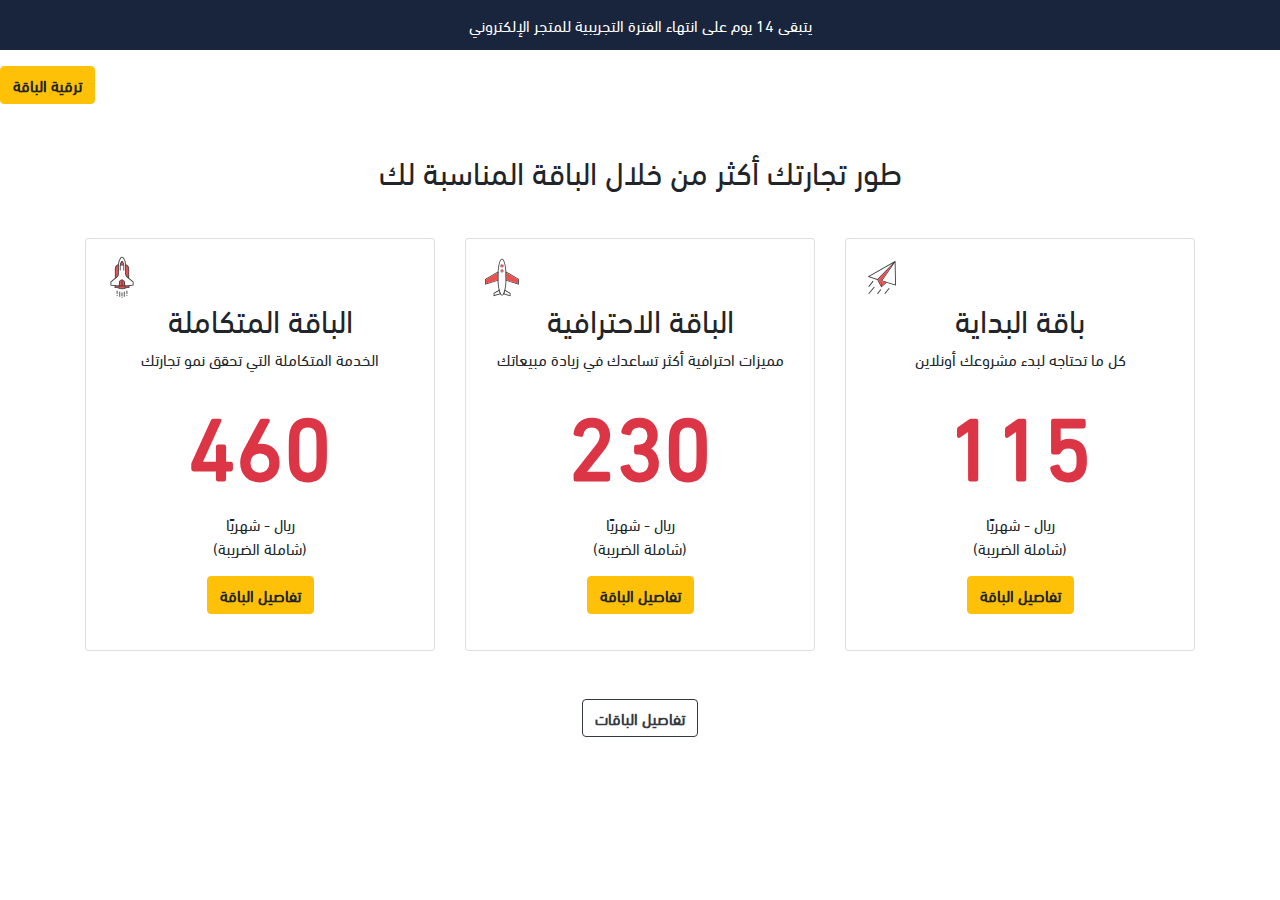
==== index.html @ 6c9ea099 "setup new ui components" ====
<!DOCTYPE html>
<html lang="en">

<head>
    <meta charset="UTF-8">
    <meta http-equiv="X-UA-Compatible" content="IE=edge">
    <meta name="viewport" content="width=device-width, initial-scale=1.0">
    <link rel="stylesheet" href="css/bootstrap.min.css">
    <link rel="stylesheet" href="css/style.css">
    <title>Innoshop</title>
</head>

<body dir="rtl">
    <div class="alert text-center text-white">يتبقى 14 يوم على انتهاء الفترة التجريبية للمتجر الإلكتروني</div>
    <button class="btn btn-warning font-weight-bold"> <i class="fa fa-star text-white"></i> ترقية الباقة</button>
    <div class="packages">
        <div class="container">
            <h2 class="text-center my-5">طور تجارتك أكثر من خلال الباقة المناسبة لك
            </h2>
            <div class="row">
                <div class="col-md-6 col-lg-4">
                    <div class="pricing-card">
                        <div class="card text-center  p-3">
                            <div class="d-flex justify-content-end"><img src="images/plan3.svg" width="40" alt="">
                            </div>
                            <h2>باقة البداية </h2>
                            <p>
                                كل ما تحتاجه لبدء مشروعك أونلاين
                            </p>
                            <header class=" border-0">
                                <div class="pricing-value border-white">
                                    <span class="display-2 text-danger font-weight-bold">
                                        115
                                    </span>
                                </div>
                            </header>
                            <div class="card-body">
                                <p>ريال - شهريًا <br>(شاملة الضريبة)
                                </p>
                                <button type="button" class="btn btn-warning font-weight-bold animate-up-2" tabindex="0">تفاصيل الباقة</button>
                            </div>
                        </div>
                    </div>
                </div>
                <div class="col-md-6 col-lg-4">
                    <div class="pricing-card">
                        <div class="card text-center  p-3">
                            <div class="d-flex justify-content-end"><img src="images/plan1.svg" width="40" alt="">
                            </div>
                            <h2>الباقة الاحترافية </h2>
                            <p>
                                مميزات احترافية أكثر تساعدك في زيادة مبيعاتك
                            </p>
                            <header class=" border-0">
                                <div class="pricing-value border-white">
                                    <span class="display-2 text-danger font-weight-bold">
                                        230
                                    </span>
                                </div>
                            </header>
                            <div class="card-body">
                                <p>ريال - شهريًا <br>(شاملة الضريبة)
                                </p>
                                <button type="button" class="btn btn-warning font-weight-bold animate-up-2" tabindex="0">تفاصيل الباقة</button>
                            </div>
                        </div>
                    </div>
                </div>
                <div class="col-md-6 col-lg-4">
                    <div class="pricing-card">
                        <div class="card text-center  p-3">
                            <div class="d-flex justify-content-end"><img src="images/plan2.svg" width="40" alt="">
                            </div>
                            <h2>الباقة المتكاملة </h2>
                            <p>
                                الخدمة المتكاملة التي تحقق نمو تجارتك
                            </p>
                            <header class=" border-0">
                                <div class="pricing-value border-white">
                                    <span class="display-2 text-danger font-weight-bold">
                                        460
                                    </span>
                                </div>
                            </header>
                            <div class="card-body">
                                <p>ريال - شهريًا <br>(شاملة الضريبة)
                                </p>
                                <button type="button" class="btn btn-warning font-weight-bold animate-up-2" tabindex="0">تفاصيل الباقة</button>
                            </div>
                        </div>
                    </div>
                </div>

            </div>
        </div>
        <div class="d-flex justify-content-center mt-5">
            <a type="button" class="btn btn-outline-dark font-weight-bold animate-up-2" data-toggle="collapse" href="#collapseExample" aria-expanded="true" aria-controls="collapseExample">تفاصيل
                الباقات</a>
        </div>
        <div class="container collapse in" id="collapseExample">
            <div class="text-center mt-5" dir="rtl">
                <!-- Packages section -->
                <div id="packages-switcher-container">
                    <span> سنوي </span>
                    <img src="images/toggle1.svg" width="80" class="mx-3" alt="">
                    <span> شهري </span>
                </div>
                <span> <i class="fa fa-info-circle"></i> يمكنك الغاء الاشتراك في اي وقت </span>
                <div id="packages-intro-table">
                    <table class="table table-bordered">
                        <tbody>
                            <tr>
                                <td class="row-start package-title">
                                    <h3>
                                        الباقات </h3>
                                </td>
                                <td class="package-title">
                                    <h3>
                                        الإبتدائية </h3>
                                    <span class="text-danger">100</span>
                                    <span class="text-muted">
                                        ريال\شهرى </span>
                                </td>
                                <td class="package-title">
                                    <h3>
                                        الإحترافية </h3>
                                    <span class="text-danger">200</span>
                                    <span class="text-muted">
                                        ريال\شهرى </span>
                                </td>
                                <td class="row-last package-title">
                                    <h3>
                                        المتكاملة </h3>
                                    <span class="text-danger">400</span>
                                    <span class="text-muted">
                                        ريال\شهرى </span>
                                </td>
                            </tr>
                        </tbody>
                    </table>
                </div>
                <!-- table section -->
                <br>
                <h2 class="center">
                    مميزات المتجر الالكتروني </h2>
                <div id="table-container">
                    <table class="tbl-details table table-bordered" ">
                        <tbody>
                            <tr>
                                <td class=" row-start ">عدد المنتجات</td>
                                <td >ﻻ محدود</td>
                                <td > ﻻ محدود </td>
                                <td > ﻻ محدود </td>
                            </tr>
                            <tr>
                                <td class=" row-start "> عدد الطلبات </td>
                                <td > ﻻ محدود </td>
                                <td > ﻻ محدود </td>
                                <td > ﻻ محدود </td>
                            </tr>
                            <tr>
                                <td class=" row-start ">
                                    نطاق خاص (دومين) </td>
                                <td>
                                    <i class=" fa fa-times-circle-o text-danger "></i>
                                </td>
                                <td>
                                    <i class=" fa fa-check-circle-o text-success "></i>
                                </td>
                                <td class=" row-last ">
                                    <i class=" fa fa-check-circle-o text-success "></i>
                                </td>
                            </tr>
                            <tr>
                                <td class=" row-start ">
                                    شهادة الحماية </td>
                                <td>
                                    <i class=" fa fa-check-circle-o text-success "></i>
                                </td>
                                <td>
                                    <i class=" fa fa-check-circle-o text-success "></i>
                                </td>
                                <td class=" row-last ">
                                    <i class=" fa fa-check-circle-o text-success "></i>
                                </td>
                            </tr>
                            <tr>
                                <td class=" row-start "> الإستضافة </td>
                                <td > ﻻ محدود </td>
                                <td > ﻻ محدود </td>
                                <td > ﻻ محدود </td>
                            </tr>
                            <tr>
                                <td class=" row-start ">
                                    عمولة على مبيعاتك </td>
                                <td>
                                    0%
                                </td>
                                <td>
                                    0%
                                </td>
                                <td class=" row-last ">
                                    0%
                                </td>
                            </tr>
                            <tr>
                                <td class=" row-start ">
                                    تصاميم متنوعة للمتجر </td>
                                <td>
                                    <i class=" fa fa-check-circle-o text-success "></i>
                                </td>
                                <td>
                                    <i class=" fa fa-check-circle-o text-success "></i>
                                </td>
                                <td class=" row-last ">
                                    <i class=" fa fa-check-circle-o text-success "></i>
                                </td>
                            </tr>
                            <tr>
                                <td class=" row-start ">
                                    متعدد العملات </td>
                                <td>
                                    <i class=" fa fa-check-circle-o text-success "></i>
                                </td>
                                <td>
                                    <i class=" fa fa-check-circle-o text-success "></i>
                                </td>
                                <td class=" row-last ">
                                    <i class=" fa fa-check-circle-o text-success "></i>
                                </td>
                            </tr>
                            <tr>
                                <td class=" row-start ">
                                    إدارة وتصدير المنتجات </td>
                                <td>
                                    <i class=" fa fa-check-circle-o text-success "></i>
                                </td>
                                <td>
                                    <i class=" fa fa-check-circle-o text-success "></i>
                                </td>
                                <td class=" row-last ">
                                    <i class=" fa fa-check-circle-o text-success "></i>
                                </td>
                            </tr>
                            <tr>
                                <td class=" row-start ">
                                    الربط مع واتساب </td>
                                <td>
                                    <i class=" fa fa-check-circle-o text-success "></i>
                                </td>
                                <td>
                                    <i class=" fa fa-check-circle-o text-success "></i>
                                </td>
                                <td class=" row-last ">
                                    <i class=" fa fa-check-circle-o text-success "></i>
                                </td>
                            </tr>
                            <tr>
                                <td class=" row-start ">
                                    دعم ضريبة القيمة المضافة </td>
                                <td>
                                    <i class=" fa fa-check-circle-o text-success "></i>
                                </td>
                                <td>
                                    <i class=" fa fa-check-circle-o text-success "></i>
                                </td>
                                <td class=" row-last ">
                                    <i class=" fa fa-check-circle-o text-success "></i>
                                </td>
                            </tr>
                            <tr>
                                <td class=" row-start ">
                                    استخراج قاتورة تلقائيا </td>
                                <td>
                                    <i class=" fa fa-check-circle-o text-success "></i>
                                </td>
                                <td>
                                    <i class=" fa fa-check-circle-o text-success "></i>
                                </td>
                                <td class=" row-last ">
                                    <i class=" fa fa-check-circle-o text-success "></i>
                                </td>
                            </tr>
                        </tbody>
                    </table>
                </div>
                <br>
                <h2 class=" center ">
                    مميزات التطبيق</h2>
                <div id=" table-container ">
                    <table class=" tbl-details table table-bordered ">
                        <tbody>
                            <tr>
                                <td class=" row-start ">
                                    تطبيق اندرويد و ios </td>
                                <td>
                                    <i class=" fa fa-times-circle-o text-danger "></i>
                                </td>
                                <td>
                                    <i class=" fa fa-times-circle-o text-danger "></i>
                                </td>
                                <td class=" row-last ">
                                    <i class=" fa fa-check-circle-o text-success "></i>
                                </td>
                            </tr>
                            <tr>
                                <td class=" row-start ">
                                    رفع التطبيقات على المتاجر </td>
                                <td>
                                    <i class=" fa fa-times-circle-o text-danger "></i>
                                </td>
                                <td>
                                    <i class=" fa fa-times-circle-o text-danger "></i>
                                </td>
                                <td class=" row-last ">
                                    <i class=" fa fa-check-circle-o text-success "></i>
                                </td>
                            </tr>
                            <tr>
                                <td class=" row-start ">
                                    لوحة تحكم للموقع والتطبيق </td>
                                <td>
                                    <i class=" fa fa-times-circle-o text-danger "></i>
                                </td>
                                <td>
                                    <i class=" fa fa-times-circle-o text-danger "></i>
                                </td>
                                <td class=" row-last ">
                                    <i class=" fa fa-check-circle-o text-success "></i>
                                </td>
                            </tr>
                            <tr>
                                <td class=" row-start ">
                                    يدعم الأجهزة اللوحية </td>
                                <td>
                                    <i class=" fa fa-times-circle-o text-danger "></i>
                                </td>
                                <td>
                                    <i class=" fa fa-times-circle-o text-danger "></i>
                                </td>
                                <td class=" row-last ">
                                    <i class=" fa fa-check-circle-o text-success "></i>
                                </td>
                            </tr>
                            <tr>
                                <td class=" row-start ">
                                    مزامنة المخزون </td>
                                <td>
                                    <i class=" fa fa-times-circle-o text-danger "></i>
                                </td>
                                <td>
                                    <i class=" fa fa-times-circle-o text-danger "></i>
                                </td>
                                <td class=" row-last ">
                                    <i class=" fa fa-check-circle-o text-success "></i>
                                </td>
                            </tr>
                            <tr>
                                <td class=" row-start ">
                                    ربط التطبيق مع واتساب </td>
                                <td>
                                    <i class=" fa fa-times-circle-o text-danger "></i>
                                </td>
                                <td>
                                    <i class=" fa fa-times-circle-o text-danger "></i>
                                </td>
                                <td class=" row-last ">
                                    <i class=" fa fa-check-circle-o text-success "></i>
                                </td>
                            </tr>
                            <tr>
                                <td class=" row-start ">
                                    ميزة إرسال الشعارات </td>
                                <td>
                                    <i class=" fa fa-times-circle-o text-danger "></i>
                                </td>
                                <td>
                                    <i class=" fa fa-times-circle-o text-danger "></i>
                                </td>
                                <td class=" row-last ">
                                    <i class=" fa fa-check-circle-o text-success "></i>
                                </td>
                            </tr>
                        </tbody>
                    </table>
                </div>
                <br>
                <h2 class=" center ">
                    حلول الدفع الالكتروني</h2>
                <div id=" table-container ">
                    <table class=" tbl-details table table-bordered ">
                        <tbody>
                            <tr>
                                <td class=" row-start ">
                                    <img src=" https://dsdsdsds.myinnoshop.com/wp-content/plugins/wp-simple-dashboard/pricing-packages/pages/../../assets/backend/images/logos//website logos-01.png " class=" payment-service-image ">
                                </td>
                                <td>
                                    <i class=" fa fa-check-circle-o text-success "></i>
                                </td>
                                <td>
                                    <i class=" fa fa-check-circle-o text-success "></i>
                                </td>
                                <td class=" row-last ">
                                    <i class=" fa fa-check-circle-o text-success "></i>
                                </td>
                            </tr>
                            <tr>
                                <td class=" row-start ">
                                    <img src=" https://dsdsdsds.myinnoshop.com/wp-content/plugins/wp-simple-dashboard/pricing-packages/pages/../../assets/backend/images/logos//website logos-02.png " class=" payment-service-image ">
                                </td>
                                <td>
                                    <i class=" fa fa-check-circle-o text-success "></i>
                                </td>
                                <td>
                                    <i class=" fa fa-check-circle-o text-success "></i>
                                </td>
                                <td class=" row-last ">
                                    <i class=" fa fa-check-circle-o text-success "></i>
                                </td>
                            </tr>
                            <tr>
                                <td class=" row-start ">
                                    <img src=" https://dsdsdsds.myinnoshop.com/wp-content/plugins/wp-simple-dashboard/pricing-packages/pages/../../assets/backend/images/logos//website logos-03.png " class=" payment-service-image ">
                                </td>
                                <td>
                                    <i class=" fa fa-check-circle-o text-success "></i>
                                </td>
                                <td>
                                    <i class=" fa fa-check-circle-o text-success "></i>
                                </td>
                                <td class=" row-last ">
                                    <i class=" fa fa-check-circle-o text-success "></i>
                                </td>
                            </tr>
                            <tr>
                                <td class=" row-start ">
                                    <img src=" https://dsdsdsds.myinnoshop.com/wp-content/plugins/wp-simple-dashboard/pricing-packages/pages/../../assets/backend/images/logos//website logos-04.png " class=" payment-service-image ">
                                </td>
                                <td>
                                    <i class=" fa fa-check-circle-o text-success "></i>
                                </td>
                                <td>
                                    <i class=" fa fa-check-circle-o text-success "></i>
                                </td>
                                <td class=" row-last ">
                                    <i class=" fa fa-check-circle-o text-success "></i>
                                </td>
                            </tr>
                            <tr>
                                <td class=" row-start ">
                                    <img src=" https://dsdsdsds.myinnoshop.com/wp-content/plugins/wp-simple-dashboard/pricing-packages/pages/../../assets/backend/images/logos//website logos-05.png " class=" payment-service-image ">
                                </td>
                                <td>
                                    <i class=" fa fa-check-circle-o text-success "></i>
                                </td>
                                <td>
                                    <i class=" fa fa-check-circle-o text-success "></i>
                                </td>
                                <td class=" row-last ">
                                    <i class=" fa fa-check-circle-o text-success "></i>
                                </td>
                            </tr>
                            <tr>
                                <td class=" row-start ">
                                    <img src=" https://dsdsdsds.myinnoshop.com/wp-content/plugins/wp-simple-dashboard/pricing-packages/pages/../../assets/backend/images/logos//website logos-06.png " class=" payment-service-image ">
                                </td>
                                <td>
                                    <i class=" fa fa-check-circle-o text-success "></i>
                                </td>
                                <td>
                                    <i class=" fa fa-check-circle-o text-success "></i>
                                </td>
                                <td class=" row-last ">
                                    <i class=" fa fa-check-circle-o text-success "></i>
                                </td>
                            </tr>
                            <tr>
                                <td class=" row-start ">
                                    <img src=" https://dsdsdsds.myinnoshop.com/wp-content/plugins/wp-simple-dashboard/pricing-packages/pages/../../assets/backend/images/logos//website logos-08.png " class=" payment-service-image ">
                                </td>
                                <td>
                                    <i class=" fa fa-check-circle-o text-success "></i>
                                </td>
                                <td>
                                    <i class=" fa fa-check-circle-o text-success "></i>
                                </td>
                                <td class=" row-last ">
                                    <i class=" fa fa-check-circle-o text-success "></i>
                                </td>
                            </tr>
                            <tr>
                                <td class=" row-start ">
                                    <img src=" https://dsdsdsds.myinnoshop.com/wp-content/plugins/wp-simple-dashboard/pricing-packages/pages/../../assets/backend/images/logos//website logos-09.png " class=" payment-service-image ">
                                </td>
                                <td>
                                    <i class=" fa fa-check-circle-o text-success "></i>
                                </td>
                                <td>
                                    <i class=" fa fa-check-circle-o text-success "></i>
                                </td>
                                <td class=" row-last ">
                                    <i class=" fa fa-check-circle-o text-success "></i>
                                </td>
                            </tr>
                            <tr>
                                <td class=" row-start ">
                                    <img src=" https://dsdsdsds.myinnoshop.com/wp-content/plugins/wp-simple-dashboard/pricing-packages/pages/../../assets/backend/images/logos//website logos-10.png " class=" payment-service-image ">
                                </td>
                                <td>
                                    <i class=" fa fa-check-circle-o text-success "></i>
                                </td>
                                <td>
                                    <i class=" fa fa-check-circle-o text-success "></i>
                                </td>
                                <td class=" row-last ">
                                    <i class=" fa fa-check-circle-o text-success "></i>
                                </td>
                            </tr>
                            <tr>
                                <td class=" row-start ">
                                    <img src=" https://dsdsdsds.myinnoshop.com/wp-content/plugins/wp-simple-dashboard/pricing-packages/pages/../../assets/backend/images/logos//website logos-11.png " class=" payment-service-image ">
                                </td>
                                <td>
                                    <i class=" fa fa-check-circle-o text-success "></i>
                                </td>
                                <td>
                                    <i class=" fa fa-check-circle-o text-success "></i>
                                </td>
                                <td class=" row-last ">
                                    <i class=" fa fa-check-circle-o text-success "></i>
                                </td>
                            </tr>
                        </tbody>
                    </table>
                </div>
                <br>
                <h2 class=" center ">
                    الشحن والخدمات اللوجيستية</h2>
                <div id=" table-container ">
                    <table class=" tbl-details table table-bordered ">
                        <tbody>
                            <tr>
                                <td class=" row-start ">
                                    <img src=" https://dsdsdsds.myinnoshop.com/wp-content/plugins/wp-simple-dashboard/pricing-packages/pages/../../assets/backend/images/logos//website logos-13.png " class=" payment-service-image ">
                                </td>
                                <td>
                                    <i class=" fa fa-check-circle-o text-success "></i>
                                </td>
                                <td>
                                    <i class=" fa fa-check-circle-o text-success "></i>
                                </td>
                                <td class=" row-last ">
                                    <i class=" fa fa-check-circle-o text-success "></i>
                                </td>
                            </tr>
                            <tr>
                                <td class=" row-start ">
                                    <img src=" https://dsdsdsds.myinnoshop.com/wp-content/plugins/wp-simple-dashboard/pricing-packages/pages/../../assets/backend/images/logos//website logos-15.png " class=" payment-service-image ">
                                </td>
                                <td>
                                    <i class=" fa fa-check-circle-o text-success "></i>
                                </td>
                                <td>
                                    <i class=" fa fa-check-circle-o text-success "></i>
                                </td>
                                <td class=" row-last ">
                                    <i class=" fa fa-check-circle-o text-success "></i>
                                </td>
                            </tr>
                        </tbody>
                    </table>
                </div>
                <br>
                <h2 class=" center ">
                    مميزات تسويقية</h2>
                <div id=" table-container ">
                    <table class=" tbl-details table table-bordered ">
                        <tbody>
                            <tr>
                                <td class=" row-start ">
                                    كويونات التخفيض </td>
                                <td>
                                    <i class=" fa fa-check-circle-o text-success "></i>
                                </td>
                                <td>
                                    <i class=" fa fa-check-circle-o text-success "></i>
                                </td>
                                <td class=" row-last ">
                                    <i class=" fa fa-check-circle-o text-success "></i>
                                </td>
                            </tr>
                            <tr>
                                <td class=" row-start ">
                                    التسويق بالرسائل النصية </td>
                                <td>
                                    <i class=" fa fa-times-circle-o text-danger "></i>
                                </td>
                                <td>
                                    <i class=" fa fa-check-circle-o text-success "></i>
                                </td>
                                <td class=" row-last ">
                                    <i class=" fa fa-check-circle-o text-success "></i>
                                </td>
                            </tr>
                            <tr>
                                <td class=" row-start ">
                                    التسويق بالبريد الالكتروني </td>
                                <td>
                                    <i class=" fa fa-times-circle-o text-danger "></i>
                                </td>
                                <td>
                                    <i class=" fa fa-check-circle-o text-success "></i>
                                </td>
                                <td class=" row-last ">
                                    <i class=" fa fa-check-circle-o text-success "></i>
                                </td>
                            </tr>
                            <tr>
                                <td class=" row-start ">
                                    تحسين محركات البحث SEO </td>
                                <td>
                                    <i class=" fa fa-times-circle-o text-danger "></i>
                                </td>
                                <td>
                                    <i class=" fa fa-check-circle-o text-success "></i>
                                </td>
                                <td class=" row-last ">
                                    <i class=" fa fa-check-circle-o text-success "></i>
                                </td>
                            </tr>
                            <tr>
                                <td class=" row-start ">
                                    الربط مع Google Tag Manager </td>
                                <td>
                                    <i class=" fa fa-times-circle-o text-danger "></i>
                                </td>
                                <td>
                                    <i class=" fa fa-check-circle-o text-success "></i>
                                </td>
                                <td class=" row-last ">
                                    <i class=" fa fa-check-circle-o text-success "></i>
                                </td>
                            </tr>
                            <tr>
                                <td class=" row-start ">
                                    الربط مع Google Analytics </td>
                                <td>
                                    <i class=" fa fa-times-circle-o text-danger "></i>
                                </td>
                                <td>
                                    <i class=" fa fa-check-circle-o text-success "></i>
                                </td>
                                <td class=" row-last ">
                                    <i class=" fa fa-check-circle-o text-success "></i>
                                </td>
                            </tr>
                            <tr>
                                <td class=" row-start ">
                                    الربط مع Facebook Pixel </td>
                                <td>
                                    <i class=" fa fa-times-circle-o text-danger "></i>
                                </td>
                                <td>
                                    <i class=" fa fa-check-circle-o text-success "></i>
                                </td>
                                <td class=" row-last ">
                                    <i class=" fa fa-check-circle-o text-success "></i>
                                </td>
                            </tr>
                            <tr>
                                <td class=" row-start ">
                                    الربط مع Google Remarketing </td>
                                <td>
                                    <i class=" fa fa-times-circle-o text-danger "></i>
                                </td>
                                <td>
                                    <i class=" fa fa-check-circle-o text-success "></i>
                                </td>
                                <td class=" row-last ">
                                    <i class=" fa fa-check-circle-o text-success "></i>
                                </td>
                            </tr>
                        </tbody>
                    </table>
                </div>
                <br>
                <h2 class=" center ">
                    توفير المنتجات</h2>
                <div id=" table-container ">
                    <table class=" tbl-details table table-bordered ">
                        <tbody>
                            <tr>
                                <td class=" row-start ">
                                    قنوات (ملابس واكسسوارات) </td>
                                <td>
                                    <i class=" fa fa-check-circle-o text-success "></i>
                                </td>
                                <td>
                                    <i class=" fa fa-check-circle-o text-success "></i>
                                </td>
                                <td class=" row-last ">
                                    <i class=" fa fa-check-circle-o text-success "></i>
                                </td>
                            </tr>
                        </tbody>
                    </table>
                </div>
                <br>
                <h2 class=" center ">
                    فريق النجاح</h2>
                <div id=" table-container ">
                    <table class=" tbl-details table table-bordered ">
                        <tbody>
                            <tr>
                                <td class=" row-start ">
                                    رفع المنتجات على الموقع </td>
                                <td>
                                    <i class=" fa fa-times-circle-o text-danger "></i>
                                </td>
                                <td>
                                    <i class=" fa fa-check-circle-o text-success "></i>
                                </td>
                                <td class=" row-last ">
                                    <i class=" fa fa-check-circle-o text-success "></i>
                                </td>
                            </tr>
                            <tr>
                                <td class=" row-start ">
                                    تصميم الهوية التجارية </td>
                                <td>
                                    <i class=" fa fa-times-circle-o text-danger "></i>
                                </td>
                                <td>
                                    <i class=" fa fa-times-circle-o text-danger "></i>
                                </td>
                                <td class=" row-last ">
                                    <i class=" fa fa-check-circle-o text-success "></i>
                                </td>
                            </tr>
                            <tr>
                                <td class=" row-start ">
                                    المساعدة فى الإشتراك بشركات الشحن </td>
                                <td>
                                    <i class=" fa fa-times-circle-o text-danger "></i>
                                </td>
                                <td>
                                    <i class=" fa fa-times-circle-o text-danger "></i>
                                </td>
                                <td class=" row-last ">
                                    <i class=" fa fa-check-circle-o text-success "></i>
                                </td>
                            </tr>
                            <tr>
                                <td class=" row-start ">
                                    المساعدة فى الإشتراك بشركات الدفع الالكتروني </td>
                                <td>
                                    <i class=" fa fa-times-circle-o text-danger "></i>
                                </td>
                                <td>
                                    <i class=" fa fa-times-circle-o text-danger "></i>
                                </td>
                                <td class=" row-last ">
                                    <i class=" fa fa-check-circle-o text-success "></i>
                                </td>
                            </tr>
                            <tr>
                                <td class=" row-start ">
                                    المساعدة فى الإشتراك بشركة توفير المنتجات </td>
                                <td>
                                    <i class=" fa fa-times-circle-o text-danger "></i>
                                </td>
                                <td>
                                    <i class=" fa fa-times-circle-o text-danger "></i>
                                </td>
                                <td class=" row-last ">
                                    <i class=" fa fa-check-circle-o text-success "></i>
                                </td>
                            </tr>
                            <tr>
                                <td class=" row-start ">
                                    المساعدة فى الإشتراك بشركات توفير الرسائل النصية </td>
                                <td>
                                    <i class=" fa fa-times-circle-o text-danger "></i>
                                </td>
                                <td>
                                    <i class=" fa fa-times-circle-o text-danger "></i>
                                </td>
                                <td class=" row-last ">
                                    <i class=" fa fa-check-circle-o text-success "></i>
                                </td>
                            </tr>
                        </tbody>
                    </table>
                </div>
                <br>
                <h2 class=" center ">
                    الدعم الفني</h2>
                <div id=" table-container ">
                    <table class=" tbl-details table table-bordered ">
                        <tbody>
                            <tr>
                                <td class=" row-start ">
                                    دعم فني عبر<br>الحوار المباشر </td>
                                <td>
                                    <i class=" fa fa-check-circle-o text-success "></i>
                                </td>
                                <td>
                                    <i class=" fa fa-check-circle-o text-success "></i>
                                </td>
                                <td class=" row-last ">
                                    <i class=" fa fa-check-circle-o text-success "></i>
                                </td>
                            </tr>
                            <tr>
                                <td class=" row-start ">
                                    دعم فني عبر<br>تذاكر الدعم </td>
                                <td>
                                    <i class=" fa fa-check-circle-o text-success "></i>
                                </td>
                                <td>
                                    <i class=" fa fa-check-circle-o text-success "></i>
                                </td>
                                <td class=" row-last ">
                                    <i class=" fa fa-check-circle-o text-success "></i>
                                </td>
                            </tr>
                            <tr>
                                <td class=" row-start ">
                                    دعم فني عبر<br>واتساب </td>
                                <td>
                                    <i class=" fa fa-check-circle-o text-success "></i>
                                </td>
                                <td>
                                    <i class=" fa fa-check-circle-o text-success "></i>
                                </td>
                                <td class=" row-last ">
                                    <i class=" fa fa-check-circle-o text-success "></i>
                                </td>
                            </tr>
                            <tr class=" last-row-in-table ">
                                <td class=" row-start ">
                                </td>
                                <td>
                                    <div class=" select-package-container ">
                                        <button type=" button " class=" btn btn-warning font-weight-bold animate-up-2 " tabindex=" 0 ">إختر الباقة</button>
                                    </div>
                                </td>
                                <td>
                                    <div class=" select-package-container ">
                                        <button type=" button " class=" btn btn-warning font-weight-bold animate-up-2 " tabindex=" 0 ">إختر الباقة</button>
                                    </div>
                                </td>
                                <td class=" row-last ">
                                    <div class=" select-package-container ">
                                        <button type=" button " class=" btn btn-warning font-weight-bold animate-up-2 " tabindex=" 0 ">إختر الباقة</button>
                                    </div>
                                </td>
                            </tr>
                        </tbody>
                    </table>
                </div>
          
            </div>
        </div>
    </div>
    <script src=" js/jquery-3.5.1.min.js "></script>
    <script src=" js/bootstrap.min.js "></script>
</body>
</html>
---- css/style.css ----
@font-face {
    font-family: 'DinRegular';
    src: url('../fonts/dean-regular.OTF') format('opentype');
    font-weight: 400;
    font-style: normal;
}

@font-face {
    font-family: 'DinThin';
    src: url('../fonts/dean-thinn.OTF') format('opentype');
    font-weight: 400;
    font-style: normal;
}

@font-face {
    font-family: 'DinMedium';
    src: url('../fonts/dean-medium.OTF') format('opentype');
    font-weight: 400;
    font-style: normal;
}

@font-face {
    font-family: 'DinBold';
    src: url('../fonts/dean-bold.OTF') format('opentype');
    font-weight: 400;
    font-style: normal;
}

body {
    font-family: 'DinRegular';
}

.pricing-card {
    transition: all .2s ease-in-out;
}

.pricing-card:hover {
    transform: scale(1.1);
    -webkit-transform: scale(1.1);
    -moz-transform: scale(1.1);
    -ms-transform: scale(1.1);
    -o-transform: scale(1.1);
}

.pricing-card:hover button {
    background-color: #19243D;
    border-color: #19243D;
    color: #fff;
}

.table img {
    width: 200px;
}

.row-start {
    width: 30%;
}

.table-bordered td {
    box-shadow: 1px 1px 2px 0px #bbb;
}

h2.center {
    font-size: 20px;
    font-weight: bold;
    margin-bottom: 20px;
}

table.table-bordered {
    border-collapse: separate;
    border-spacing: 2px;
    border: 0;
    margin-top: 20px;
}

.table span.text-danger,
.table span.text-muted {
    font-size: 19px;
}

table.table-bordered .fa {
    font-size: 20px;
}

.plan__content__card {
    margin-top: 30px;
    border-radius: 30px;
}

.plan__content__card ul li {
    list-style: none;
    margin-bottom: 10px;
}

.plan__content__card--title {
    margin-bottom: 15px;
}

.plan__content__card ul li i {
    font-size: 20px;
    margin-left: 10px;
}

.plan__content {
    border-bottom: 1px solid #111;
    padding-bottom: 30px;
}

.custom-radios span.label {
    font-size: 17px;
    color: #6c757d;
}

.custom-radios span.label span {
    color: #111;
}

.custom-radios {
    display: block;
    position: relative;
    padding-right: 35px;
    margin-bottom: 12px;
    cursor: pointer;
    font-size: 22px;
    -webkit-user-select: none;
    -moz-user-select: none;
    -ms-user-select: none;
    user-select: none;
}

.custom-radios input {
    position: absolute;
    opacity: 0;
    cursor: pointer;
}

.custom-radios .checkmark {
    position: absolute;
    top: 23%;
    right: 0;
    height: 25px;
    width: 25px;
    background-color: #eee;
    border-radius: 50%;
}

.custom-radios:hover input~.checkmark {
    background-color: #ccc;
}

.custom-radios input:checked~.checkmark {
    background-color: #2196F3;
}

.custom-radios .checkmark:after {
    content: "\f00c";
    font-family: 'FontAwesome';
    position: absolute;
    display: none;
    color: #fff;
}

.custom-radios input:checked~.checkmark:after {
    display: block;
}

.custom-radios .checkmark:after {
    top: -3px;
    left: 16px;
    width: 8px;
    height: 8px;
    border-radius: 50%;
}

.plan-profile__payment {
    border-bottom: 1px solid #111;
}

.price-circle {
    border: 1px solid #6c757d;
    border-radius: 50%;
    -webkit-border-radius: 50%;
    -moz-border-radius: 50%;
    -ms-border-radius: 50%;
    -o-border-radius: 50%;
    display: flex;
    flex-direction: column;
    justify-content: center;
    align-items: center;
    width: 180px;
    height: 180px;
    margin: 2% auto;
}

.price-circle__currency {
    font-size: 30px;
}

.custom-checkbox {
    display: block;
    position: relative;
    padding-right: 35px;
    margin-bottom: 12px;
    cursor: pointer;
    font-size: 22px;
    -webkit-user-select: none;
    -moz-user-select: none;
    -ms-user-select: none;
    user-select: none;
}

.custom-checkbox input {
    position: absolute;
    opacity: 0;
    cursor: pointer;
    height: 0;
    width: 0;
}

.custom-checkbox .checkmark {
    position: absolute;
    top: 23%;
    right: 0;
    height: 25px;
    width: 25px;
    background-color: #eee;
}

.custom-checkbox:hover input~.checkmark {
    background-color: #ccc;
}

.custom-checkbox input:checked~.checkmark {
    background-color: #2196F3;
}

.checkmark:after {
    content: "\f00c";
    font-family: 'FontAwesome';
    position: absolute;
    display: none;
    color: #fff;
}

.custom-checkbox input:checked~.checkmark:after {
    display: block;
}

.custom-checkbox .checkmark:after {
    top: -5px;
    left: 2px;
}

.custom-checkbox .label {
    font-size: 16px;
}

.btn-secondary {
    border-radius: 20pc;
    -webkit-border-radius: 20pc;
    -moz-border-radius: 20pc;
    -ms-border-radius: 20pc;
    -o-border-radius: 20pc;
}

.arrow-icon {
    background-color: #6c757d;
    border-color: #6c757d;
    border: 0;
    border-radius: 50pc;
    width: 44px;
    height: 30px;
}

.alert {
    background-color: #19243D;
    border-radius: 0;
    -webkit-border-radius: 0;
    -moz-border-radius: 0;
    -ms-border-radius: 0;
    -o-border-radius: 0;
}
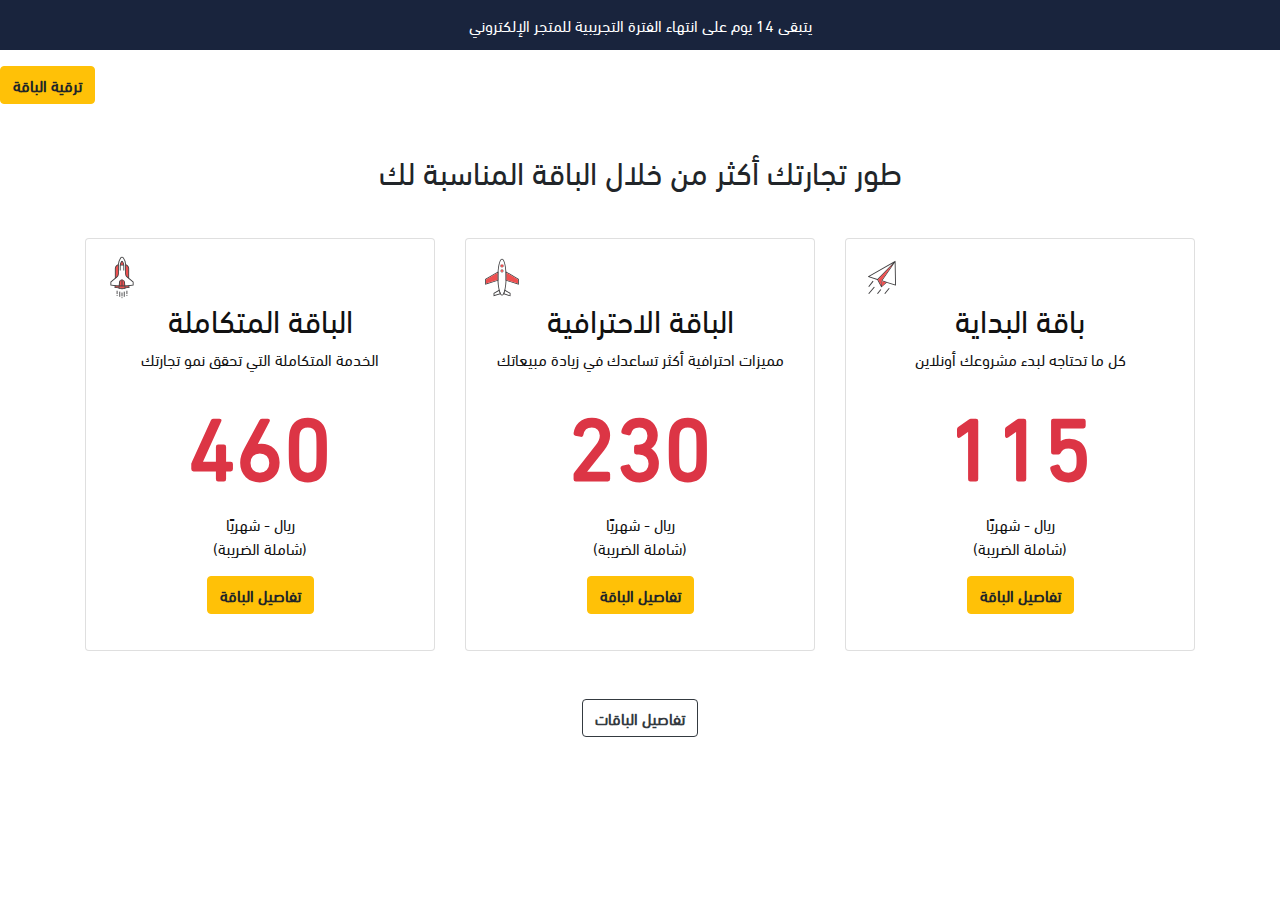
==== commit 645748f2: "make pricing cards clickable" ====
--- a/index.html
+++ b/index.html
@@ -5,6 +5,7 @@
     <meta charset="UTF-8">
     <meta http-equiv="X-UA-Compatible" content="IE=edge">
     <meta name="viewport" content="width=device-width, initial-scale=1.0">
+    <script src="https://use.fontawesome.com/0dee6dd118.js"></script>
     <link rel="stylesheet" href="css/bootstrap.min.css">
     <link rel="stylesheet" href="css/style.css">
     <title>Innoshop</title>
@@ -19,7 +20,8 @@
             </h2>
             <div class="row">
                 <div class="col-md-6 col-lg-4">
-                    <div class="pricing-card">
+
+                    <a class="pricing-card" href="#">
                         <div class="card text-center  p-3">
                             <div class="d-flex justify-content-end"><img src="images/plan3.svg" width="40" alt="">
                             </div>
@@ -40,10 +42,10 @@
                                 <button type="button" class="btn btn-warning font-weight-bold animate-up-2" tabindex="0">تفاصيل الباقة</button>
                             </div>
                         </div>
-                    </div>
+                    </a>
                 </div>
                 <div class="col-md-6 col-lg-4">
-                    <div class="pricing-card">
+                    <a class="pricing-card" href="#">
                         <div class="card text-center  p-3">
                             <div class="d-flex justify-content-end"><img src="images/plan1.svg" width="40" alt="">
                             </div>
@@ -64,10 +66,10 @@
                                 <button type="button" class="btn btn-warning font-weight-bold animate-up-2" tabindex="0">تفاصيل الباقة</button>
                             </div>
                         </div>
-                    </div>
+                    </a>
                 </div>
                 <div class="col-md-6 col-lg-4">
-                    <div class="pricing-card">
+                    <a class="pricing-card" href="#">
                         <div class="card text-center  p-3">
                             <div class="d-flex justify-content-end"><img src="images/plan2.svg" width="40" alt="">
                             </div>
@@ -88,7 +90,7 @@
                                 <button type="button" class="btn btn-warning font-weight-bold animate-up-2" tabindex="0">تفاصيل الباقة</button>
                             </div>
                         </div>
-                    </div>
+                    </a>
                 </div>
 
             </div>
--- a/css/style.css
+++ b/css/style.css
@@ -32,10 +32,15 @@
 
 .pricing-card {
     transition: all .2s ease-in-out;
+    color: #111;
+    display: inline-block;
+    width: 100%;
 }
 
 .pricing-card:hover {
+    color: #111;
     transform: scale(1.1);
+    text-decoration: none;
     -webkit-transform: scale(1.1);
     -moz-transform: scale(1.1);
     -ms-transform: scale(1.1);
@@ -177,7 +182,7 @@
 }
 
 .price-circle {
-    border: 1px solid #6c757d;
+    border: 1px solid #6c757d00;
     border-radius: 50%;
     -webkit-border-radius: 50%;
     -moz-border-radius: 50%;
@@ -189,6 +194,7 @@
     align-items: center;
     width: 180px;
     height: 180px;
+    box-shadow: 0px 0px 9px 0px #ddd;
     margin: 2% auto;
 }
 
@@ -202,11 +208,12 @@
     padding-right: 35px;
     margin-bottom: 12px;
     cursor: pointer;
-    font-size: 22px;
+    font-size: 14px;
     -webkit-user-select: none;
     -moz-user-select: none;
     -ms-user-select: none;
     user-select: none;
+    text-align: right;
 }
 
 .custom-checkbox input {
@@ -247,12 +254,12 @@
 }
 
 .custom-checkbox .checkmark:after {
-    top: -5px;
-    left: 2px;
+    top: 2px;
+    left: 5px;
 }
 
 .custom-checkbox .label {
-    font-size: 16px;
+    font-size: 13px;
 }
 
 .btn-secondary {
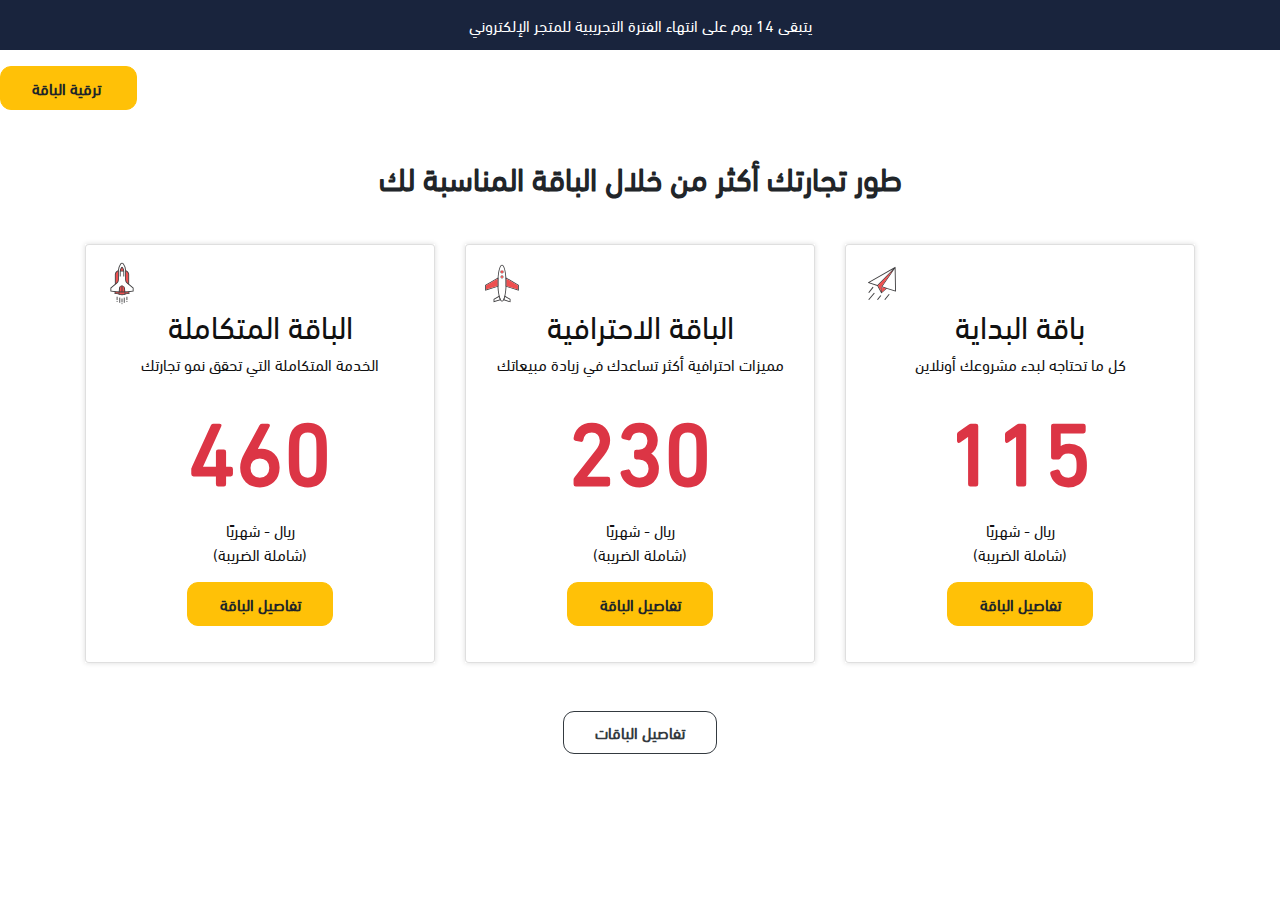
==== commit 59dc82c6: "All feedback comments" ====
--- a/index.html
+++ b/index.html
@@ -13,10 +13,11 @@
 
 <body dir="rtl">
     <div class="alert text-center text-white">يتبقى 14 يوم على انتهاء الفترة التجريبية للمتجر الإلكتروني</div>
-    <button class="btn btn-warning font-weight-bold"> <i class="fa fa-star text-white"></i> ترقية الباقة</button>
+    <button class="btn btn-warning font-weight-bold"> <i class="fa fa-star text-white ml-1 fa-spin"></i> ترقية
+        الباقة</button>
     <div class="packages">
         <div class="container">
-            <h2 class="text-center my-5">طور تجارتك أكثر من خلال الباقة المناسبة لك
+            <h2 class="text-center my-5 font-weight-bold">طور تجارتك أكثر من خلال الباقة المناسبة لك
             </h2>
             <div class="row">
                 <div class="col-md-6 col-lg-4">
@@ -864,8 +865,31 @@
           
             </div>
         </div>
+        <button class=" to-top "> <img width=" 25 " height=" 30 " src=" images/arrow-up.svg " alt=" "> </button>
     </div>
     <script src=" js/jquery-3.5.1.min.js "></script>
     <script src=" js/bootstrap.min.js "></script>
+    <script>
+        $(document).ready(function () {
+            var scrollButton = $(" .to-top ");
+            scrollButton.hide();
+            $(window).scroll(function () {
+        
+        if ($(this).scrollTop() >= 700) {
+            
+            scrollButton.show();
+            
+        } else {
+            
+            scrollButton.hide();
+        }
+    });
+    scrollButton.click(function () {
+        
+        $(" html,body ").animate({ scrollTop : 0 }, 600);
+        
+    });
+        })
+    </script>
 </body>
 </html>--- a/css/style.css
+++ b/css/style.css
@@ -30,11 +30,30 @@
     font-family: 'DinRegular';
 }
 
+.last-row-in-table {
+    border: 0;
+}
+
+.last-row-in-table td {
+    border: 0;
+    box-shadow: none !important;
+}
+
 .pricing-card {
     transition: all .2s ease-in-out;
     color: #111;
     display: inline-block;
     width: 100%;
+    box-shadow: 0px 0px 5px 0px #ddd;
+}
+
+.btn {
+    border-radius: 11px;
+    -webkit-border-radius: 11px;
+    -moz-border-radius: 11px;
+    -ms-border-radius: 11px;
+    -o-border-radius: 11px;
+    padding: .55rem 1.95rem;
 }
 
 .pricing-card:hover {
@@ -63,6 +82,7 @@
 
 .table-bordered td {
     box-shadow: 1px 1px 2px 0px #bbb;
+    vertical-align: middle;
 }
 
 h2.center {
@@ -192,10 +212,26 @@
     flex-direction: column;
     justify-content: center;
     align-items: center;
-    width: 180px;
-    height: 180px;
+    width: 150px;
+    height: 150px;
     box-shadow: 0px 0px 9px 0px #ddd;
-    margin: 2% auto;
+    /* margin: 2% auto; */
+}
+
+@media (min-width: 768px) {
+    .pr-custom {
+        padding-right: 6rem
+    }
+    .pl-custom {
+        padding-left: 7rem
+    }
+    .mr-custom {
+        margin-right: 6rem !important;
+    }
+}
+
+.price-circle__price {
+    font-size: 2.5rem;
 }
 
 .price-circle__currency {
@@ -279,6 +315,25 @@
     height: 30px;
 }
 
+.to-top {
+    background-color: #6c757d;
+    border-color: #6c757d;
+    border: 0;
+    border-radius: 50pc;
+    width: 28px;
+    height: 42px;
+    position: fixed;
+    bottom: 50px;
+    right: 50px;
+    display: flex;
+    justify-content: center;
+    outline: none;
+}
+
+.to-top:focus {
+    outline: none;
+}
+
 .alert {
     background-color: #19243D;
     border-radius: 0;
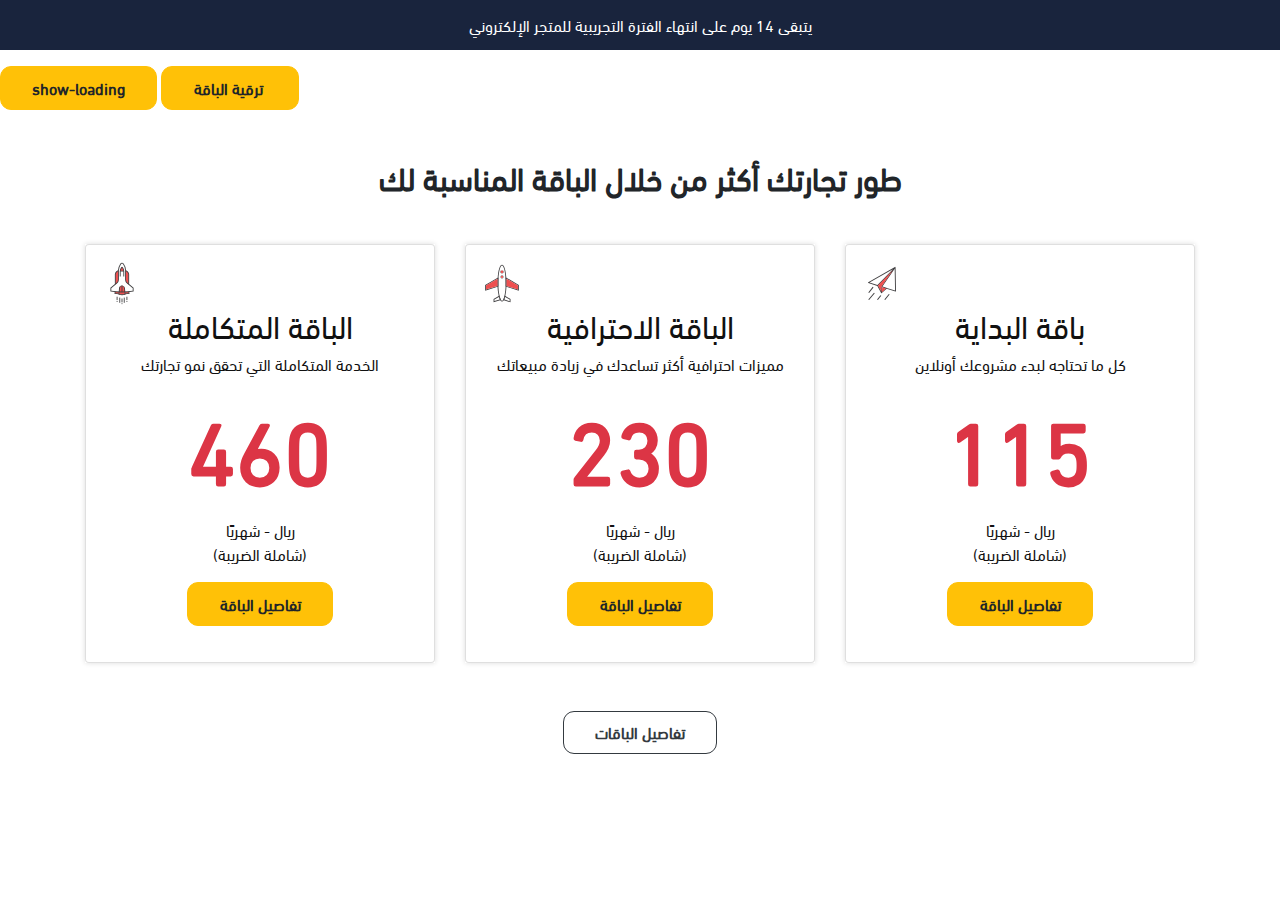
==== commit 49ab478a: "Responsive Fixes - refactor table - add loading screen" ====
--- a/index.html
+++ b/index.html
@@ -12,9 +12,18 @@
 </head>
 
 <body dir="rtl">
+    <div class="loading-overlay">
+
+        <div class="loadingio-spinner-eclipse-5filpdana3s">
+            <div class="ldio-x3j41sdsqb">
+                <div></div>
+            </div>
+        </div>
+    </div>
     <div class="alert text-center text-white">يتبقى 14 يوم على انتهاء الفترة التجريبية للمتجر الإلكتروني</div>
     <button class="btn btn-warning font-weight-bold"> <i class="fa fa-star text-white ml-1 fa-spin"></i> ترقية
         الباقة</button>
+    <button class="btn btn-warning font-weight-bold show-loading"> show-loading</button>
     <div class="packages">
         <div class="container">
             <h2 class="text-center my-5 font-weight-bold">طور تجارتك أكثر من خلال الباقة المناسبة لك
@@ -45,7 +54,7 @@
                         </div>
                     </a>
                 </div>
-                <div class="col-md-6 col-lg-4">
+                <div class="col-md-6 col-lg-4  mt-4 mt-md-0">
                     <a class="pricing-card" href="#">
                         <div class="card text-center  p-3">
                             <div class="d-flex justify-content-end"><img src="images/plan1.svg" width="40" alt="">
@@ -69,7 +78,7 @@
                         </div>
                     </a>
                 </div>
-                <div class="col-md-6 col-lg-4">
+                <div class="col-md-6 col-lg-4 mt-4 mt-md-0">
                     <a class="pricing-card" href="#">
                         <div class="card text-center  p-3">
                             <div class="d-flex justify-content-end"><img src="images/plan2.svg" width="40" alt="">
@@ -109,787 +118,1032 @@
                     <span> شهري </span>
                 </div>
                 <span> <i class="fa fa-info-circle"></i> يمكنك الغاء الاشتراك في اي وقت </span>
-                <div id="packages-intro-table">
-                    <table class="table table-bordered">
-                        <tbody>
-                            <tr>
-                                <td class="row-start package-title">
-                                    <h3>
-                                        الباقات </h3>
-                                </td>
-                                <td class="package-title">
-                                    <h3>
-                                        الإبتدائية </h3>
-                                    <span class="text-danger">100</span>
-                                    <span class="text-muted">
-                                        ريال\شهرى </span>
-                                </td>
-                                <td class="package-title">
-                                    <h3>
-                                        الإحترافية </h3>
-                                    <span class="text-danger">200</span>
-                                    <span class="text-muted">
-                                        ريال\شهرى </span>
-                                </td>
-                                <td class="row-last package-title">
-                                    <h3>
-                                        المتكاملة </h3>
-                                    <span class="text-danger">400</span>
-                                    <span class="text-muted">
-                                        ريال\شهرى </span>
-                                </td>
-                            </tr>
-                        </tbody>
-                    </table>
-                </div>
+
                 <!-- table section -->
                 <br>
-                <h2 class="center">
-                    مميزات المتجر الالكتروني </h2>
-                <div id="table-container">
-                    <table class="tbl-details table table-bordered" ">
-                        <tbody>
-                            <tr>
-                                <td class=" row-start ">عدد المنتجات</td>
-                                <td >ﻻ محدود</td>
-                                <td > ﻻ محدود </td>
-                                <td > ﻻ محدود </td>
-                            </tr>
-                            <tr>
-                                <td class=" row-start "> عدد الطلبات </td>
-                                <td > ﻻ محدود </td>
-                                <td > ﻻ محدود </td>
-                                <td > ﻻ محدود </td>
-                            </tr>
-                            <tr>
-                                <td class=" row-start ">
-                                    نطاق خاص (دومين) </td>
-                                <td>
-                                    <i class=" fa fa-times-circle-o text-danger "></i>
-                                </td>
-                                <td>
-                                    <i class=" fa fa-check-circle-o text-success "></i>
-                                </td>
-                                <td class=" row-last ">
-                                    <i class=" fa fa-check-circle-o text-success "></i>
-                                </td>
-                            </tr>
-                            <tr>
-                                <td class=" row-start ">
-                                    شهادة الحماية </td>
-                                <td>
-                                    <i class=" fa fa-check-circle-o text-success "></i>
-                                </td>
-                                <td>
-                                    <i class=" fa fa-check-circle-o text-success "></i>
-                                </td>
-                                <td class=" row-last ">
-                                    <i class=" fa fa-check-circle-o text-success "></i>
-                                </td>
-                            </tr>
-                            <tr>
-                                <td class=" row-start "> الإستضافة </td>
-                                <td > ﻻ محدود </td>
-                                <td > ﻻ محدود </td>
-                                <td > ﻻ محدود </td>
-                            </tr>
-                            <tr>
-                                <td class=" row-start ">
-                                    عمولة على مبيعاتك </td>
-                                <td>
-                                    0%
-                                </td>
-                                <td>
-                                    0%
-                                </td>
-                                <td class=" row-last ">
-                                    0%
-                                </td>
-                            </tr>
-                            <tr>
-                                <td class=" row-start ">
-                                    تصاميم متنوعة للمتجر </td>
-                                <td>
-                                    <i class=" fa fa-check-circle-o text-success "></i>
-                                </td>
-                                <td>
-                                    <i class=" fa fa-check-circle-o text-success "></i>
-                                </td>
-                                <td class=" row-last ">
-                                    <i class=" fa fa-check-circle-o text-success "></i>
-                                </td>
-                            </tr>
-                            <tr>
-                                <td class=" row-start ">
-                                    متعدد العملات </td>
-                                <td>
-                                    <i class=" fa fa-check-circle-o text-success "></i>
-                                </td>
-                                <td>
-                                    <i class=" fa fa-check-circle-o text-success "></i>
-                                </td>
-                                <td class=" row-last ">
-                                    <i class=" fa fa-check-circle-o text-success "></i>
-                                </td>
-                            </tr>
-                            <tr>
-                                <td class=" row-start ">
-                                    إدارة وتصدير المنتجات </td>
-                                <td>
-                                    <i class=" fa fa-check-circle-o text-success "></i>
-                                </td>
-                                <td>
-                                    <i class=" fa fa-check-circle-o text-success "></i>
-                                </td>
-                                <td class=" row-last ">
-                                    <i class=" fa fa-check-circle-o text-success "></i>
-                                </td>
-                            </tr>
-                            <tr>
-                                <td class=" row-start ">
-                                    الربط مع واتساب </td>
-                                <td>
-                                    <i class=" fa fa-check-circle-o text-success "></i>
-                                </td>
-                                <td>
-                                    <i class=" fa fa-check-circle-o text-success "></i>
-                                </td>
-                                <td class=" row-last ">
-                                    <i class=" fa fa-check-circle-o text-success "></i>
-                                </td>
-                            </tr>
-                            <tr>
-                                <td class=" row-start ">
-                                    دعم ضريبة القيمة المضافة </td>
-                                <td>
-                                    <i class=" fa fa-check-circle-o text-success "></i>
-                                </td>
-                                <td>
-                                    <i class=" fa fa-check-circle-o text-success "></i>
-                                </td>
-                                <td class=" row-last ">
-                                    <i class=" fa fa-check-circle-o text-success "></i>
-                                </td>
-                            </tr>
-                            <tr>
-                                <td class=" row-start ">
-                                    استخراج قاتورة تلقائيا </td>
-                                <td>
-                                    <i class=" fa fa-check-circle-o text-success "></i>
-                                </td>
-                                <td>
-                                    <i class=" fa fa-check-circle-o text-success "></i>
-                                </td>
-                                <td class=" row-last ">
-                                    <i class=" fa fa-check-circle-o text-success "></i>
-                                </td>
-                            </tr>
-                        </tbody>
-                    </table>
-                </div>
-                <br>
-                <h2 class=" center ">
-                    مميزات التطبيق</h2>
-                <div id=" table-container ">
-                    <table class=" tbl-details table table-bordered ">
-                        <tbody>
-                            <tr>
-                                <td class=" row-start ">
-                                    تطبيق اندرويد و ios </td>
-                                <td>
-                                    <i class=" fa fa-times-circle-o text-danger "></i>
-                                </td>
-                                <td>
-                                    <i class=" fa fa-times-circle-o text-danger "></i>
-                                </td>
-                                <td class=" row-last ">
-                                    <i class=" fa fa-check-circle-o text-success "></i>
-                                </td>
-                            </tr>
-                            <tr>
-                                <td class=" row-start ">
-                                    رفع التطبيقات على المتاجر </td>
-                                <td>
-                                    <i class=" fa fa-times-circle-o text-danger "></i>
-                                </td>
-                                <td>
-                                    <i class=" fa fa-times-circle-o text-danger "></i>
-                                </td>
-                                <td class=" row-last ">
-                                    <i class=" fa fa-check-circle-o text-success "></i>
-                                </td>
-                            </tr>
-                            <tr>
-                                <td class=" row-start ">
-                                    لوحة تحكم للموقع والتطبيق </td>
-                                <td>
-                                    <i class=" fa fa-times-circle-o text-danger "></i>
-                                </td>
-                                <td>
-                                    <i class=" fa fa-times-circle-o text-danger "></i>
-                                </td>
-                                <td class=" row-last ">
-                                    <i class=" fa fa-check-circle-o text-success "></i>
-                                </td>
-                            </tr>
-                            <tr>
-                                <td class=" row-start ">
-                                    يدعم الأجهزة اللوحية </td>
-                                <td>
-                                    <i class=" fa fa-times-circle-o text-danger "></i>
-                                </td>
-                                <td>
-                                    <i class=" fa fa-times-circle-o text-danger "></i>
-                                </td>
-                                <td class=" row-last ">
-                                    <i class=" fa fa-check-circle-o text-success "></i>
-                                </td>
-                            </tr>
-                            <tr>
-                                <td class=" row-start ">
-                                    مزامنة المخزون </td>
-                                <td>
-                                    <i class=" fa fa-times-circle-o text-danger "></i>
-                                </td>
-                                <td>
-                                    <i class=" fa fa-times-circle-o text-danger "></i>
-                                </td>
-                                <td class=" row-last ">
-                                    <i class=" fa fa-check-circle-o text-success "></i>
-                                </td>
-                            </tr>
-                            <tr>
-                                <td class=" row-start ">
-                                    ربط التطبيق مع واتساب </td>
-                                <td>
-                                    <i class=" fa fa-times-circle-o text-danger "></i>
-                                </td>
-                                <td>
-                                    <i class=" fa fa-times-circle-o text-danger "></i>
-                                </td>
-                                <td class=" row-last ">
-                                    <i class=" fa fa-check-circle-o text-success "></i>
-                                </td>
-                            </tr>
-                            <tr>
-                                <td class=" row-start ">
-                                    ميزة إرسال الشعارات </td>
-                                <td>
-                                    <i class=" fa fa-times-circle-o text-danger "></i>
-                                </td>
-                                <td>
-                                    <i class=" fa fa-times-circle-o text-danger "></i>
-                                </td>
-                                <td class=" row-last ">
-                                    <i class=" fa fa-check-circle-o text-success "></i>
-                                </td>
-                            </tr>
-                        </tbody>
-                    </table>
-                </div>
-                <br>
-                <h2 class=" center ">
-                    حلول الدفع الالكتروني</h2>
-                <div id=" table-container ">
-                    <table class=" tbl-details table table-bordered ">
-                        <tbody>
-                            <tr>
-                                <td class=" row-start ">
-                                    <img src=" https://dsdsdsds.myinnoshop.com/wp-content/plugins/wp-simple-dashboard/pricing-packages/pages/../../assets/backend/images/logos//website logos-01.png " class=" payment-service-image ">
-                                </td>
-                                <td>
-                                    <i class=" fa fa-check-circle-o text-success "></i>
-                                </td>
-                                <td>
-                                    <i class=" fa fa-check-circle-o text-success "></i>
-                                </td>
-                                <td class=" row-last ">
-                                    <i class=" fa fa-check-circle-o text-success "></i>
-                                </td>
-                            </tr>
-                            <tr>
-                                <td class=" row-start ">
-                                    <img src=" https://dsdsdsds.myinnoshop.com/wp-content/plugins/wp-simple-dashboard/pricing-packages/pages/../../assets/backend/images/logos//website logos-02.png " class=" payment-service-image ">
-                                </td>
-                                <td>
-                                    <i class=" fa fa-check-circle-o text-success "></i>
-                                </td>
-                                <td>
-                                    <i class=" fa fa-check-circle-o text-success "></i>
-                                </td>
-                                <td class=" row-last ">
-                                    <i class=" fa fa-check-circle-o text-success "></i>
-                                </td>
-                            </tr>
-                            <tr>
-                                <td class=" row-start ">
-                                    <img src=" https://dsdsdsds.myinnoshop.com/wp-content/plugins/wp-simple-dashboard/pricing-packages/pages/../../assets/backend/images/logos//website logos-03.png " class=" payment-service-image ">
-                                </td>
-                                <td>
-                                    <i class=" fa fa-check-circle-o text-success "></i>
-                                </td>
-                                <td>
-                                    <i class=" fa fa-check-circle-o text-success "></i>
-                                </td>
-                                <td class=" row-last ">
-                                    <i class=" fa fa-check-circle-o text-success "></i>
-                                </td>
-                            </tr>
-                            <tr>
-                                <td class=" row-start ">
-                                    <img src=" https://dsdsdsds.myinnoshop.com/wp-content/plugins/wp-simple-dashboard/pricing-packages/pages/../../assets/backend/images/logos//website logos-04.png " class=" payment-service-image ">
-                                </td>
-                                <td>
-                                    <i class=" fa fa-check-circle-o text-success "></i>
-                                </td>
-                                <td>
-                                    <i class=" fa fa-check-circle-o text-success "></i>
-                                </td>
-                                <td class=" row-last ">
-                                    <i class=" fa fa-check-circle-o text-success "></i>
-                                </td>
-                            </tr>
-                            <tr>
-                                <td class=" row-start ">
-                                    <img src=" https://dsdsdsds.myinnoshop.com/wp-content/plugins/wp-simple-dashboard/pricing-packages/pages/../../assets/backend/images/logos//website logos-05.png " class=" payment-service-image ">
-                                </td>
-                                <td>
-                                    <i class=" fa fa-check-circle-o text-success "></i>
-                                </td>
-                                <td>
-                                    <i class=" fa fa-check-circle-o text-success "></i>
-                                </td>
-                                <td class=" row-last ">
-                                    <i class=" fa fa-check-circle-o text-success "></i>
-                                </td>
-                            </tr>
-                            <tr>
-                                <td class=" row-start ">
-                                    <img src=" https://dsdsdsds.myinnoshop.com/wp-content/plugins/wp-simple-dashboard/pricing-packages/pages/../../assets/backend/images/logos//website logos-06.png " class=" payment-service-image ">
-                                </td>
-                                <td>
-                                    <i class=" fa fa-check-circle-o text-success "></i>
-                                </td>
-                                <td>
-                                    <i class=" fa fa-check-circle-o text-success "></i>
-                                </td>
-                                <td class=" row-last ">
-                                    <i class=" fa fa-check-circle-o text-success "></i>
-                                </td>
-                            </tr>
-                            <tr>
-                                <td class=" row-start ">
-                                    <img src=" https://dsdsdsds.myinnoshop.com/wp-content/plugins/wp-simple-dashboard/pricing-packages/pages/../../assets/backend/images/logos//website logos-08.png " class=" payment-service-image ">
-                                </td>
-                                <td>
-                                    <i class=" fa fa-check-circle-o text-success "></i>
-                                </td>
-                                <td>
-                                    <i class=" fa fa-check-circle-o text-success "></i>
-                                </td>
-                                <td class=" row-last ">
-                                    <i class=" fa fa-check-circle-o text-success "></i>
-                                </td>
-                            </tr>
-                            <tr>
-                                <td class=" row-start ">
-                                    <img src=" https://dsdsdsds.myinnoshop.com/wp-content/plugins/wp-simple-dashboard/pricing-packages/pages/../../assets/backend/images/logos//website logos-09.png " class=" payment-service-image ">
-                                </td>
-                                <td>
-                                    <i class=" fa fa-check-circle-o text-success "></i>
-                                </td>
-                                <td>
-                                    <i class=" fa fa-check-circle-o text-success "></i>
-                                </td>
-                                <td class=" row-last ">
-                                    <i class=" fa fa-check-circle-o text-success "></i>
-                                </td>
-                            </tr>
-                            <tr>
-                                <td class=" row-start ">
-                                    <img src=" https://dsdsdsds.myinnoshop.com/wp-content/plugins/wp-simple-dashboard/pricing-packages/pages/../../assets/backend/images/logos//website logos-10.png " class=" payment-service-image ">
-                                </td>
-                                <td>
-                                    <i class=" fa fa-check-circle-o text-success "></i>
-                                </td>
-                                <td>
-                                    <i class=" fa fa-check-circle-o text-success "></i>
-                                </td>
-                                <td class=" row-last ">
-                                    <i class=" fa fa-check-circle-o text-success "></i>
-                                </td>
-                            </tr>
-                            <tr>
-                                <td class=" row-start ">
-                                    <img src=" https://dsdsdsds.myinnoshop.com/wp-content/plugins/wp-simple-dashboard/pricing-packages/pages/../../assets/backend/images/logos//website logos-11.png " class=" payment-service-image ">
-                                </td>
-                                <td>
-                                    <i class=" fa fa-check-circle-o text-success "></i>
-                                </td>
-                                <td>
-                                    <i class=" fa fa-check-circle-o text-success "></i>
-                                </td>
-                                <td class=" row-last ">
-                                    <i class=" fa fa-check-circle-o text-success "></i>
-                                </td>
-                            </tr>
-                        </tbody>
-                    </table>
-                </div>
-                <br>
-                <h2 class=" center ">
-                    الشحن والخدمات اللوجيستية</h2>
-                <div id=" table-container ">
-                    <table class=" tbl-details table table-bordered ">
-                        <tbody>
-                            <tr>
-                                <td class=" row-start ">
-                                    <img src=" https://dsdsdsds.myinnoshop.com/wp-content/plugins/wp-simple-dashboard/pricing-packages/pages/../../assets/backend/images/logos//website logos-13.png " class=" payment-service-image ">
-                                </td>
-                                <td>
-                                    <i class=" fa fa-check-circle-o text-success "></i>
-                                </td>
-                                <td>
-                                    <i class=" fa fa-check-circle-o text-success "></i>
-                                </td>
-                                <td class=" row-last ">
-                                    <i class=" fa fa-check-circle-o text-success "></i>
-                                </td>
-                            </tr>
-                            <tr>
-                                <td class=" row-start ">
-                                    <img src=" https://dsdsdsds.myinnoshop.com/wp-content/plugins/wp-simple-dashboard/pricing-packages/pages/../../assets/backend/images/logos//website logos-15.png " class=" payment-service-image ">
-                                </td>
-                                <td>
-                                    <i class=" fa fa-check-circle-o text-success "></i>
-                                </td>
-                                <td>
-                                    <i class=" fa fa-check-circle-o text-success "></i>
-                                </td>
-                                <td class=" row-last ">
-                                    <i class=" fa fa-check-circle-o text-success "></i>
-                                </td>
-                            </tr>
-                        </tbody>
-                    </table>
-                </div>
-                <br>
-                <h2 class=" center ">
-                    مميزات تسويقية</h2>
-                <div id=" table-container ">
-                    <table class=" tbl-details table table-bordered ">
-                        <tbody>
-                            <tr>
-                                <td class=" row-start ">
-                                    كويونات التخفيض </td>
-                                <td>
-                                    <i class=" fa fa-check-circle-o text-success "></i>
-                                </td>
-                                <td>
-                                    <i class=" fa fa-check-circle-o text-success "></i>
-                                </td>
-                                <td class=" row-last ">
-                                    <i class=" fa fa-check-circle-o text-success "></i>
-                                </td>
-                            </tr>
-                            <tr>
-                                <td class=" row-start ">
-                                    التسويق بالرسائل النصية </td>
-                                <td>
-                                    <i class=" fa fa-times-circle-o text-danger "></i>
-                                </td>
-                                <td>
-                                    <i class=" fa fa-check-circle-o text-success "></i>
-                                </td>
-                                <td class=" row-last ">
-                                    <i class=" fa fa-check-circle-o text-success "></i>
-                                </td>
-                            </tr>
-                            <tr>
-                                <td class=" row-start ">
-                                    التسويق بالبريد الالكتروني </td>
-                                <td>
-                                    <i class=" fa fa-times-circle-o text-danger "></i>
-                                </td>
-                                <td>
-                                    <i class=" fa fa-check-circle-o text-success "></i>
-                                </td>
-                                <td class=" row-last ">
-                                    <i class=" fa fa-check-circle-o text-success "></i>
-                                </td>
-                            </tr>
-                            <tr>
-                                <td class=" row-start ">
-                                    تحسين محركات البحث SEO </td>
-                                <td>
-                                    <i class=" fa fa-times-circle-o text-danger "></i>
-                                </td>
-                                <td>
-                                    <i class=" fa fa-check-circle-o text-success "></i>
-                                </td>
-                                <td class=" row-last ">
-                                    <i class=" fa fa-check-circle-o text-success "></i>
-                                </td>
-                            </tr>
-                            <tr>
-                                <td class=" row-start ">
-                                    الربط مع Google Tag Manager </td>
-                                <td>
-                                    <i class=" fa fa-times-circle-o text-danger "></i>
-                                </td>
-                                <td>
-                                    <i class=" fa fa-check-circle-o text-success "></i>
-                                </td>
-                                <td class=" row-last ">
-                                    <i class=" fa fa-check-circle-o text-success "></i>
-                                </td>
-                            </tr>
-                            <tr>
-                                <td class=" row-start ">
-                                    الربط مع Google Analytics </td>
-                                <td>
-                                    <i class=" fa fa-times-circle-o text-danger "></i>
-                                </td>
-                                <td>
-                                    <i class=" fa fa-check-circle-o text-success "></i>
-                                </td>
-                                <td class=" row-last ">
-                                    <i class=" fa fa-check-circle-o text-success "></i>
-                                </td>
-                            </tr>
-                            <tr>
-                                <td class=" row-start ">
-                                    الربط مع Facebook Pixel </td>
-                                <td>
-                                    <i class=" fa fa-times-circle-o text-danger "></i>
-                                </td>
-                                <td>
-                                    <i class=" fa fa-check-circle-o text-success "></i>
-                                </td>
-                                <td class=" row-last ">
-                                    <i class=" fa fa-check-circle-o text-success "></i>
-                                </td>
-                            </tr>
-                            <tr>
-                                <td class=" row-start ">
-                                    الربط مع Google Remarketing </td>
-                                <td>
-                                    <i class=" fa fa-times-circle-o text-danger "></i>
-                                </td>
-                                <td>
-                                    <i class=" fa fa-check-circle-o text-success "></i>
-                                </td>
-                                <td class=" row-last ">
-                                    <i class=" fa fa-check-circle-o text-success "></i>
-                                </td>
-                            </tr>
-                        </tbody>
-                    </table>
-                </div>
-                <br>
-                <h2 class=" center ">
-                    توفير المنتجات</h2>
-                <div id=" table-container ">
-                    <table class=" tbl-details table table-bordered ">
-                        <tbody>
-                            <tr>
-                                <td class=" row-start ">
-                                    قنوات (ملابس واكسسوارات) </td>
-                                <td>
-                                    <i class=" fa fa-check-circle-o text-success "></i>
-                                </td>
-                                <td>
-                                    <i class=" fa fa-check-circle-o text-success "></i>
-                                </td>
-                                <td class=" row-last ">
-                                    <i class=" fa fa-check-circle-o text-success "></i>
-                                </td>
-                            </tr>
-                        </tbody>
-                    </table>
-                </div>
-                <br>
-                <h2 class=" center ">
-                    فريق النجاح</h2>
-                <div id=" table-container ">
-                    <table class=" tbl-details table table-bordered ">
-                        <tbody>
-                            <tr>
-                                <td class=" row-start ">
-                                    رفع المنتجات على الموقع </td>
-                                <td>
-                                    <i class=" fa fa-times-circle-o text-danger "></i>
-                                </td>
-                                <td>
-                                    <i class=" fa fa-check-circle-o text-success "></i>
-                                </td>
-                                <td class=" row-last ">
-                                    <i class=" fa fa-check-circle-o text-success "></i>
-                                </td>
-                            </tr>
-                            <tr>
-                                <td class=" row-start ">
-                                    تصميم الهوية التجارية </td>
-                                <td>
-                                    <i class=" fa fa-times-circle-o text-danger "></i>
-                                </td>
-                                <td>
-                                    <i class=" fa fa-times-circle-o text-danger "></i>
-                                </td>
-                                <td class=" row-last ">
-                                    <i class=" fa fa-check-circle-o text-success "></i>
-                                </td>
-                            </tr>
-                            <tr>
-                                <td class=" row-start ">
-                                    المساعدة فى الإشتراك بشركات الشحن </td>
-                                <td>
-                                    <i class=" fa fa-times-circle-o text-danger "></i>
-                                </td>
-                                <td>
-                                    <i class=" fa fa-times-circle-o text-danger "></i>
-                                </td>
-                                <td class=" row-last ">
-                                    <i class=" fa fa-check-circle-o text-success "></i>
-                                </td>
-                            </tr>
-                            <tr>
-                                <td class=" row-start ">
-                                    المساعدة فى الإشتراك بشركات الدفع الالكتروني </td>
-                                <td>
-                                    <i class=" fa fa-times-circle-o text-danger "></i>
-                                </td>
-                                <td>
-                                    <i class=" fa fa-times-circle-o text-danger "></i>
-                                </td>
-                                <td class=" row-last ">
-                                    <i class=" fa fa-check-circle-o text-success "></i>
-                                </td>
-                            </tr>
-                            <tr>
-                                <td class=" row-start ">
-                                    المساعدة فى الإشتراك بشركة توفير المنتجات </td>
-                                <td>
-                                    <i class=" fa fa-times-circle-o text-danger "></i>
-                                </td>
-                                <td>
-                                    <i class=" fa fa-times-circle-o text-danger "></i>
-                                </td>
-                                <td class=" row-last ">
-                                    <i class=" fa fa-check-circle-o text-success "></i>
-                                </td>
-                            </tr>
-                            <tr>
-                                <td class=" row-start ">
-                                    المساعدة فى الإشتراك بشركات توفير الرسائل النصية </td>
-                                <td>
-                                    <i class=" fa fa-times-circle-o text-danger "></i>
-                                </td>
-                                <td>
-                                    <i class=" fa fa-times-circle-o text-danger "></i>
-                                </td>
-                                <td class=" row-last ">
-                                    <i class=" fa fa-check-circle-o text-success "></i>
-                                </td>
-                            </tr>
-                        </tbody>
-                    </table>
-                </div>
-                <br>
-                <h2 class=" center ">
-                    الدعم الفني</h2>
-                <div id=" table-container ">
-                    <table class=" tbl-details table table-bordered ">
-                        <tbody>
-                            <tr>
-                                <td class=" row-start ">
-                                    دعم فني عبر<br>الحوار المباشر </td>
-                                <td>
-                                    <i class=" fa fa-check-circle-o text-success "></i>
-                                </td>
-                                <td>
-                                    <i class=" fa fa-check-circle-o text-success "></i>
-                                </td>
-                                <td class=" row-last ">
-                                    <i class=" fa fa-check-circle-o text-success "></i>
-                                </td>
-                            </tr>
-                            <tr>
-                                <td class=" row-start ">
-                                    دعم فني عبر<br>تذاكر الدعم </td>
-                                <td>
-                                    <i class=" fa fa-check-circle-o text-success "></i>
-                                </td>
-                                <td>
-                                    <i class=" fa fa-check-circle-o text-success "></i>
-                                </td>
-                                <td class=" row-last ">
-                                    <i class=" fa fa-check-circle-o text-success "></i>
-                                </td>
-                            </tr>
-                            <tr>
-                                <td class=" row-start ">
-                                    دعم فني عبر<br>واتساب </td>
-                                <td>
-                                    <i class=" fa fa-check-circle-o text-success "></i>
-                                </td>
-                                <td>
-                                    <i class=" fa fa-check-circle-o text-success "></i>
-                                </td>
-                                <td class=" row-last ">
-                                    <i class=" fa fa-check-circle-o text-success "></i>
-                                </td>
-                            </tr>
-                            <tr class=" last-row-in-table ">
-                                <td class=" row-start ">
-                                </td>
-                                <td>
-                                    <div class=" select-package-container ">
-                                        <button type=" button " class=" btn btn-warning font-weight-bold animate-up-2 " tabindex=" 0 ">إختر الباقة</button>
-                                    </div>
-                                </td>
-                                <td>
-                                    <div class=" select-package-container ">
-                                        <button type=" button " class=" btn btn-warning font-weight-bold animate-up-2 " tabindex=" 0 ">إختر الباقة</button>
-                                    </div>
-                                </td>
-                                <td class=" row-last ">
-                                    <div class=" select-package-container ">
-                                        <button type=" button " class=" btn btn-warning font-weight-bold animate-up-2 " tabindex=" 0 ">إختر الباقة</button>
-                                    </div>
-                                </td>
-                            </tr>
-                        </tbody>
-                    </table>
-                </div>
-          
+
+                <section id="inno--compare-packages">
+
+                    <div class="row compare-packages_row sticky" id="compare-packages-header">
+                        <div class="cp-square head">
+                            <h5 class="text-darkblue">الباقات</h5>
+                        </div>
+                        <div class="cp-square head">
+                            <h5 class="text-darkblue">البداية</h5>
+                            <p class="price text-muted monthly"><span class="amount text-danger font-weight-bolder">100</span> ريال/ شهر</p>
+                        </div>
+                        <div class="cp-square head">
+                            <h5 class="text-darkblue">الاحترافية</h5>
+                            <p class="price text-muted monthly"><span class="amount text-danger font-weight-bolder">200</span> ريال/ شهر</p>
+                        </div>
+                        <div class="cp-square head">
+                            <h5 class="text-darkblue">المتكاملة</h5>
+                            <p class="price text-muted monthly"><span class="amount text-danger font-weight-bolder">400</span> ريال/ شهر</p>
+                        </div>
+                    </div>
+                    <div class="row">
+                        <div class="col text-center">
+                            <h5>مميزات المتجر الإلكتروني</h5>
+                        </div>
+                    </div>
+                    <div class="row compare-packages_row">
+                        <div class="cp-square label">
+                            <p class="text-darkblue">عدد المنتجات</p>
+                        </div>
+                        <div class="cp-square data">
+                            <p class="text-darkblue">غير محدود</p>
+                        </div>
+                        <div class="cp-square data">
+                            <p class="text-darkblue">غير محدود</p>
+                        </div>
+                        <div class="cp-square data">
+                            <p class="text-darkblue">غير محدود</p>
+                        </div>
+                    </div>
+                    <div class="row compare-packages_row">
+                        <div class="cp-square label">
+                            <p class="text-darkblue">عدد الطلبات</p>
+                        </div>
+                        <div class="cp-square data">
+                            <p class="text-darkblue">غير محدود</p>
+                        </div>
+                        <div class="cp-square data">
+                            <p class="text-darkblue">غير محدود</p>
+                        </div>
+                        <div class="cp-square data">
+                            <p class="text-darkblue">غير محدود</p>
+                        </div>
+                    </div>
+                    <div class="row compare-packages_row">
+                        <div class="cp-square label">
+                            <p class="text-darkblue">نطاق خاص (دومين)</p>
+                        </div>
+                        <div class="cp-square data">
+                            <p class="text-darkblue false">&nbsp;</p>
+                        </div>
+                        <div class="cp-square data">
+                            <p class="text-darkblue true">&nbsp;</p>
+                        </div>
+                        <div class="cp-square data">
+                            <p class="text-darkblue true">&nbsp;</p>
+                        </div>
+                    </div>
+                    <div class="row compare-packages_row">
+                        <div class="cp-square label">
+                            <p class="text-darkblue">شهادة الحماية SSL</p>
+                        </div>
+                        <div class="cp-square data">
+                            <p class="text-darkblue true">&nbsp;</p>
+                        </div>
+                        <div class="cp-square data">
+                            <p class="text-darkblue true">&nbsp;</p>
+                        </div>
+                        <div class="cp-square data">
+                            <p class="text-darkblue true">&nbsp;</p>
+                        </div>
+                    </div>
+                    <div class="row compare-packages_row">
+                        <div class="cp-square label">
+                            <p class="text-darkblue">الاستضافة</p>
+                        </div>
+                        <div class="cp-square data">
+                            <p class="text-darkblue true">&nbsp;</p>
+                        </div>
+                        <div class="cp-square data">
+                            <p class="text-darkblue true">&nbsp;</p>
+                        </div>
+                        <div class="cp-square data">
+                            <p class="text-darkblue true">&nbsp;</p>
+                        </div>
+                    </div>
+                    <div class="row compare-packages_row">
+                        <div class="cp-square label">
+                            <p class="text-darkblue">عمولة على مبيعاتك</p>
+                        </div>
+                        <div class="cp-square data">
+                            <p class="text-darkblue">%0</p>
+                        </div>
+                        <div class="cp-square data">
+                            <p class="text-darkblue">%0</p>
+                        </div>
+                        <div class="cp-square data">
+                            <p class="text-darkblue">%0</p>
+                        </div>
+                    </div>
+                    <div class="row compare-packages_row">
+                        <div class="cp-square label">
+                            <p class="text-darkblue">تصاميم متنوعة للمتجر</p>
+                        </div>
+                        <div class="cp-square data">
+                            <p class="text-darkblue true">&nbsp;</p>
+                        </div>
+                        <div class="cp-square data">
+                            <p class="text-darkblue true">&nbsp;</p>
+                        </div>
+                        <div class="cp-square data">
+                            <p class="text-darkblue true">&nbsp;</p>
+                        </div>
+                    </div>
+                    <div class="row compare-packages_row">
+                        <div class="cp-square label">
+                            <p class="text-darkblue">لغتين للمتجر</p>
+                        </div>
+                        <div class="cp-square data">
+                            <p class="text-darkblue true">&nbsp;</p>
+                        </div>
+                        <div class="cp-square data">
+                            <p class="text-darkblue true">&nbsp;</p>
+                        </div>
+                        <div class="cp-square data">
+                            <p class="text-darkblue true">&nbsp;</p>
+                        </div>
+                    </div>
+                    <div class="row compare-packages_row">
+                        <div class="cp-square label">
+                            <p class="text-darkblue">إدراج وتصدير المنتجات</p>
+                        </div>
+                        <div class="cp-square data">
+                            <p class="text-darkblue true">&nbsp;</p>
+                        </div>
+                        <div class="cp-square data">
+                            <p class="text-darkblue true">&nbsp;</p>
+                        </div>
+                        <div class="cp-square data">
+                            <p class="text-darkblue true">&nbsp;</p>
+                        </div>
+                    </div>
+                    <div class="row compare-packages_row">
+                        <div class="cp-square label">
+                            <p class="text-darkblue">استخراج فاتورة تلقائيًا</p>
+                        </div>
+                        <div class="cp-square data">
+                            <p class="text-darkblue true">&nbsp;</p>
+                        </div>
+                        <div class="cp-square data">
+                            <p class="text-darkblue true">&nbsp;</p>
+                        </div>
+                        <div class="cp-square data">
+                            <p class="text-darkblue true">&nbsp;</p>
+                        </div>
+                    </div>
+                    <div class="row compare-packages_row">
+                        <div class="cp-square label">
+                            <p class="text-darkblue">الربط مع واتساب</p>
+                        </div>
+                        <div class="cp-square data">
+                            <p class="text-darkblue true">&nbsp;</p>
+                        </div>
+                        <div class="cp-square data">
+                            <p class="text-darkblue true">&nbsp;</p>
+                        </div>
+                        <div class="cp-square data">
+                            <p class="text-darkblue true">&nbsp;</p>
+                        </div>
+                    </div>
+                    <div class="row compare-packages_row">
+                        <div class="cp-square label">
+                            <p class="text-darkblue">يدعم الضريبة </p>
+                        </div>
+                        <div class="cp-square data">
+                            <p class="text-darkblue true">&nbsp;</p>
+                        </div>
+                        <div class="cp-square data">
+                            <p class="text-darkblue true">&nbsp;</p>
+                        </div>
+                        <div class="cp-square data">
+                            <p class="text-darkblue true">&nbsp;</p>
+                        </div>
+                    </div>
+                    <div class="row compare-packages_row">
+                        <div class="cp-square label">
+                            <p class="text-darkblue">إشعار الطلبات بالإيميل</p>
+                        </div>
+                        <div class="cp-square data">
+                            <p class="text-darkblue false">&nbsp;</p>
+                        </div>
+                        <div class="cp-square data">
+                            <p class="text-darkblue true">&nbsp;</p>
+                        </div>
+                        <div class="cp-square data">
+                            <p class="text-darkblue true">&nbsp;</p>
+                        </div>
+                    </div>
+                    <div class="row compare-packages_row">
+                        <div class="cp-square label">
+                            <p class="text-darkblue">إشعار الطلبات برسالة نصية</p>
+                        </div>
+                        <div class="cp-square data">
+                            <p class="text-darkblue false">&nbsp;</p>
+                        </div>
+                        <div class="cp-square data">
+                            <p class="text-darkblue true">&nbsp;</p>
+                        </div>
+                        <div class="cp-square data">
+                            <p class="text-darkblue true">&nbsp;</p>
+                        </div>
+                    </div>
+                    <div class="row">
+                        <div class="col text-center">
+                            <h5>تصميم واجهة المتجر</h5>
+                        </div>
+                    </div>
+                    <div class="row compare-packages_row">
+                        <div class="cp-square label">
+                            <p class="text-darkblue">اختيار تصميم جاهز</p>
+                        </div>
+                        <div class="cp-square data">
+                            <p class="text-darkblue true">&nbsp;</p>
+                        </div>
+                        <div class="cp-square data">
+                            <p class="text-darkblue true">&nbsp;</p>
+                        </div>
+                        <div class="cp-square data">
+                            <p class="text-darkblue true">&nbsp;</p>
+                        </div>
+                    </div>
+                    <div class="row compare-packages_row">
+                        <div class="cp-square label">
+                            <p class="text-darkblue">امتلاك أكثر من تصميم للمتجر</p>
+                        </div>
+                        <div class="cp-square data">
+                            <p class="text-darkblue true">&nbsp;</p>
+                        </div>
+                        <div class="cp-square data">
+                            <p class="text-darkblue true">&nbsp;</p>
+                        </div>
+                        <div class="cp-square data">
+                            <p class="text-darkblue true">&nbsp;</p>
+                        </div>
+                    </div>
+                    <div class="row compare-packages_row">
+                        <div class="cp-square label">
+                            <p class="text-darkblue">بناء تصميم المتجر من الصفر</p>
+                        </div>
+                        <div class="cp-square data">
+                            <p class="text-darkblue true">&nbsp;</p>
+                        </div>
+                        <div class="cp-square data">
+                            <p class="text-darkblue true">&nbsp;</p>
+                        </div>
+                        <div class="cp-square data">
+                            <p class="text-darkblue true">&nbsp;</p>
+                        </div>
+                    </div>
+                    <div class="row compare-packages_row">
+                        <div class="cp-square label">
+                            <p class="text-darkblue">تخصيص التصميم باستخدام كود CSS</p>
+                        </div>
+                        <div class="cp-square data">
+                            <p class="text-darkblue true">&nbsp;</p>
+                        </div>
+                        <div class="cp-square data">
+                            <p class="text-darkblue true">&nbsp;</p>
+                        </div>
+                        <div class="cp-square data">
+                            <p class="text-darkblue true">&nbsp;</p>
+                        </div>
+                    </div>
+                    <div class="row">
+                        <div class="col text-center">
+                            <h5>مميزات التطبيق</h5>
+                        </div>
+                    </div>
+                    <div class="row compare-packages_row">
+                        <div class="cp-square label">
+                            <p class="text-darkblue">تطبيق iOS</p>
+                        </div>
+                        <div class="cp-square data">
+                            <p class="text-darkblue false">&nbsp;</p>
+                        </div>
+                        <div class="cp-square data">
+                            <p class="text-darkblue false">&nbsp;</p>
+                        </div>
+                        <div class="cp-square data">
+                            <p class="text-darkblue true">&nbsp;</p>
+                        </div>
+                    </div>
+                    <div class="row compare-packages_row">
+                        <div class="cp-square label">
+                            <p class="text-darkblue">تطبيق أندرويد </p>
+                        </div>
+                        <div class="cp-square data">
+                            <p class="text-darkblue false">&nbsp;</p>
+                        </div>
+                        <div class="cp-square data">
+                            <p class="text-darkblue false">&nbsp;</p>
+                        </div>
+                        <div class="cp-square data">
+                            <p class="text-darkblue true">&nbsp;</p>
+                        </div>
+                    </div>
+                    <div class="row compare-packages_row">
+                        <div class="cp-square label">
+                            <p class="text-darkblue">رفع التطبيقات على المتاجر</p>
+                        </div>
+                        <div class="cp-square data">
+                            <p class="text-darkblue false">&nbsp;</p>
+                        </div>
+                        <div class="cp-square data">
+                            <p class="text-darkblue false">&nbsp;</p>
+                        </div>
+                        <div class="cp-square data">
+                            <p class="text-darkblue true">&nbsp;</p>
+                        </div>
+                    </div>
+                    <div class="row compare-packages_row">
+                        <div class="cp-square label">
+                            <p class="text-darkblue">لوحة تحكم واحدة </p>
+                        </div>
+                        <div class="cp-square data">
+                            <p class="text-darkblue false">&nbsp;</p>
+                        </div>
+                        <div class="cp-square data">
+                            <p class="text-darkblue false">&nbsp;</p>
+                        </div>
+                        <div class="cp-square data">
+                            <p class="text-darkblue true">&nbsp;</p>
+                        </div>
+                    </div>
+                    <div class="row compare-packages_row">
+                        <div class="cp-square label">
+                            <p class="text-darkblue">يدعم الأجهزة اللوحية</p>
+                        </div>
+                        <div class="cp-square data">
+                            <p class="text-darkblue false">&nbsp;</p>
+                        </div>
+                        <div class="cp-square data">
+                            <p class="text-darkblue false">&nbsp;</p>
+                        </div>
+                        <div class="cp-square data">
+                            <p class="text-darkblue true">&nbsp;</p>
+                        </div>
+                    </div>
+                    <div class="row compare-packages_row">
+                        <div class="cp-square label">
+                            <p class="text-darkblue">مزامنة المخزون</p>
+                        </div>
+                        <div class="cp-square data">
+                            <p class="text-darkblue false">&nbsp;</p>
+                        </div>
+                        <div class="cp-square data">
+                            <p class="text-darkblue false">&nbsp;</p>
+                        </div>
+                        <div class="cp-square data">
+                            <p class="text-darkblue true">&nbsp;</p>
+                        </div>
+                    </div>
+                    <div class="row compare-packages_row">
+                        <div class="cp-square label">
+                            <p class="text-darkblue">إضافة الواتساب للتطبيق</p>
+                        </div>
+                        <div class="cp-square data">
+                            <p class="text-darkblue false">&nbsp;</p>
+                        </div>
+                        <div class="cp-square data">
+                            <p class="text-darkblue false">&nbsp;</p>
+                        </div>
+                        <div class="cp-square data">
+                            <p class="text-darkblue true">&nbsp;</p>
+                        </div>
+                    </div>
+                    <div class="row compare-packages_row">
+                        <div class="cp-square label">
+                            <p class="text-darkblue">إرسال الإشعارات</p>
+                        </div>
+                        <div class="cp-square data">
+                            <p class="text-darkblue false">&nbsp;</p>
+                        </div>
+                        <div class="cp-square data">
+                            <p class="text-darkblue false">&nbsp;</p>
+                        </div>
+                        <div class="cp-square data">
+                            <p class="text-darkblue true">&nbsp;</p>
+                        </div>
+                    </div>
+                    <div class="row">
+                        <div class="col text-center">
+                            <h5>حلول الدفع الإلكتروني</h5>
+                        </div>
+                    </div>
+                    <div class="row compare-packages_row">
+                        <div class="cp-square logo">
+                            <img src="https://innoshop.co/wp-content/uploads/2020/08/mada.png" alt="Tap">
+                        </div>
+                        <div class="cp-square data">
+                            <p class="text-darkblue true">&nbsp;</p>
+                        </div>
+                        <div class="cp-square data">
+                            <p class="text-darkblue true">&nbsp;</p>
+                        </div>
+                        <div class="cp-square data">
+                            <p class="text-darkblue true">&nbsp;</p>
+                        </div>
+                    </div>
+                    <div class="row compare-packages_row">
+                        <div class="cp-square logo">
+                            <img src="https://innoshop.co/wp-content/uploads/2020/08/mastercard.png" alt="Tap">
+                        </div>
+                        <div class="cp-square data">
+                            <p class="text-darkblue true">&nbsp;</p>
+                        </div>
+                        <div class="cp-square data">
+                            <p class="text-darkblue true">&nbsp;</p>
+                        </div>
+                        <div class="cp-square data">
+                            <p class="text-darkblue true">&nbsp;</p>
+                        </div>
+                    </div>
+                    <div class="row compare-packages_row">
+                        <div class="cp-square logo">
+                            <img src="https://innoshop.co/wp-content/uploads/2020/08/visa.png" alt="Tap">
+                        </div>
+                        <div class="cp-square data">
+                            <p class="text-darkblue true">&nbsp;</p>
+                        </div>
+                        <div class="cp-square data">
+                            <p class="text-darkblue true">&nbsp;</p>
+                        </div>
+                        <div class="cp-square data">
+                            <p class="text-darkblue true">&nbsp;</p>
+                        </div>
+                    </div>
+                    <div class="row compare-packages_row">
+                        <div class="cp-square logo">
+                            <img src="https://innoshop.co/wp-content/uploads/2020/08/apple-pay.png" alt="Tap">
+                        </div>
+                        <div class="cp-square data">
+                            <p class="text-darkblue true">&nbsp;</p>
+                        </div>
+                        <div class="cp-square data">
+                            <p class="text-darkblue true">&nbsp;</p>
+                        </div>
+                        <div class="cp-square data">
+                            <p class="text-darkblue true">&nbsp;</p>
+                        </div>
+                    </div>
+                    <div class="row compare-packages_row">
+                        <div class="cp-square logo">
+                            <img src="https://innoshop.co/wp-content/uploads/2020/06/website-logos-07.png" alt="Tap">
+                        </div>
+                        <div class="cp-square data">
+                            <p class="text-darkblue true">&nbsp;</p>
+                        </div>
+                        <div class="cp-square data">
+                            <p class="text-darkblue true">&nbsp;</p>
+                        </div>
+                        <div class="cp-square data">
+                            <p class="text-darkblue true">&nbsp;</p>
+                        </div>
+                    </div>
+                    <div class="row compare-packages_row">
+                        <div class="cp-square logo">
+                            <img src="https://innoshop.co/wp-content/uploads/2020/08/american-express.png" alt="Tap">
+                        </div>
+                        <div class="cp-square data">
+                            <p class="text-darkblue true">&nbsp;</p>
+                        </div>
+                        <div class="cp-square data">
+                            <p class="text-darkblue true">&nbsp;</p>
+                        </div>
+                        <div class="cp-square data">
+                            <p class="text-darkblue true">&nbsp;</p>
+                        </div>
+                    </div>
+                    <div class="row compare-packages_row">
+                        <div class="cp-square logo">
+                            <img src="https://innoshop.co/wp-content/uploads/2020/06/website-logos-04.png" alt="Tap">
+                        </div>
+                        <div class="cp-square data">
+                            <p class="text-darkblue true">&nbsp;</p>
+                        </div>
+                        <div class="cp-square data">
+                            <p class="text-darkblue true">&nbsp;</p>
+                        </div>
+                        <div class="cp-square data">
+                            <p class="text-darkblue true">&nbsp;</p>
+                        </div>
+                    </div>
+                    <div class="row compare-packages_row">
+                        <div class="cp-square label">
+                            <p class="text-darkblue">الدفع عند الاستلام المتطور</p>
+                        </div>
+                        <div class="cp-square data">
+                            <p class="text-darkblue true">&nbsp;</p>
+                        </div>
+                        <div class="cp-square data">
+                            <p class="text-darkblue true">&nbsp;</p>
+                        </div>
+                        <div class="cp-square data">
+                            <p class="text-darkblue true">&nbsp;</p>
+                        </div>
+                    </div>
+                    <div class="row compare-packages_row">
+                        <div class="cp-square label">
+                            <p class="text-darkblue">إمكانية الربط مع وسائل دفع خارجية</p>
+                        </div>
+                        <div class="cp-square data">
+                            <p class="text-darkblue true">&nbsp;</p>
+                        </div>
+                        <div class="cp-square data">
+                            <p class="text-darkblue true">&nbsp;</p>
+                        </div>
+                        <div class="cp-square data">
+                            <p class="text-darkblue true">&nbsp;</p>
+                        </div>
+                    </div>
+                    <div class="row">
+                        <div class="col text-center">
+                            <h5>الشحن والخدمات اللوجستية</h5>
+                        </div>
+                    </div>
+                    <div class="row compare-packages_row">
+                        <div class="cp-square logo">
+                            <img src="https://innoshop.co/wp-content/uploads/2020/11/website-logos45.png" alt="Tap">
+                        </div>
+                        <div class="cp-square data">
+                            <p class="text-darkblue true">&nbsp;</p>
+                        </div>
+                        <div class="cp-square data">
+                            <p class="text-darkblue true">&nbsp;</p>
+                        </div>
+                        <div class="cp-square data">
+                            <p class="text-darkblue true">&nbsp;</p>
+                        </div>
+                    </div>
+                    <div class="row compare-packages_row">
+                        <div class="cp-square logo">
+                            <img src="https://innoshop.co/wp-content/uploads/2020/06/website-logos-14.png" alt="Tap">
+                        </div>
+                        <div class="cp-square data">
+                            <p class="text-darkblue true">&nbsp;</p>
+                        </div>
+                        <div class="cp-square data">
+                            <p class="text-darkblue true">&nbsp;</p>
+                        </div>
+                        <div class="cp-square data">
+                            <p class="text-darkblue true">&nbsp;</p>
+                        </div>
+                    </div>
+                    <div class="row compare-packages_row">
+                        <div class="cp-square logo">
+                            <img src="https://innoshop.co/wp-content/uploads/2020/06/website-logos-13.png" alt="Tap">
+                        </div>
+                        <div class="cp-square data">
+                            <p class="text-darkblue true">&nbsp;</p>
+                        </div>
+                        <div class="cp-square data">
+                            <p class="text-darkblue true">&nbsp;</p>
+                        </div>
+                        <div class="cp-square data">
+                            <p class="text-darkblue true">&nbsp;</p>
+                        </div>
+                    </div>
+                    <div class="row compare-packages_row">
+                        <div class="cp-square logo">
+                            <img src="https://innoshop.co/wp-content/uploads/2020/11/website-logos44.png" alt="Tap">
+                        </div>
+                        <div class="cp-square data">
+                            <p class="text-darkblue true">&nbsp;</p>
+                        </div>
+                        <div class="cp-square data">
+                            <p class="text-darkblue true">&nbsp;</p>
+                        </div>
+                        <div class="cp-square data">
+                            <p class="text-darkblue true">&nbsp;</p>
+                        </div>
+                    </div>
+                    <div class="row compare-packages_row">
+                        <div class="cp-square logo">
+                            <img src="https://innoshop.co/wp-content/uploads/2020/06/website-logos-16.png" alt="Tap">
+                        </div>
+                        <div class="cp-square data">
+                            <p class="text-darkblue true">&nbsp;</p>
+                        </div>
+                        <div class="cp-square data">
+                            <p class="text-darkblue true">&nbsp;</p>
+                        </div>
+                        <div class="cp-square data">
+                            <p class="text-darkblue true">&nbsp;</p>
+                        </div>
+                    </div>
+                    <div class="row compare-packages_row">
+                        <div class="cp-square logo">
+                            <img src="https://innoshop.co/wp-content/uploads/2020/06/website-logos-15.png" alt="Tap">
+                        </div>
+                        <div class="cp-square data">
+                            <p class="text-darkblue true">&nbsp;</p>
+                        </div>
+                        <div class="cp-square data">
+                            <p class="text-darkblue true">&nbsp;</p>
+                        </div>
+                        <div class="cp-square data">
+                            <p class="text-darkblue true">&nbsp;</p>
+                        </div>
+                    </div>
+                    <div class="row compare-packages_row">
+                        <div class="cp-square logo">
+                            <img src="https://innoshop.co/wp-content/uploads/2020/06/website-logos-12.png" alt="Tap">
+                        </div>
+                        <div class="cp-square data">
+                            <p class="text-darkblue true">&nbsp;</p>
+                        </div>
+                        <div class="cp-square data">
+                            <p class="text-darkblue true">&nbsp;</p>
+                        </div>
+                        <div class="cp-square data">
+                            <p class="text-darkblue true">&nbsp;</p>
+                        </div>
+                    </div>
+                    <div class="row compare-packages_row">
+                        <div class="cp-square logo">
+                            <img src="https://innoshop.co/wp-content/uploads/2020/06/website-logos-18.png" alt="Tap">
+                        </div>
+                        <div class="cp-square data">
+                            <p class="text-darkblue true">&nbsp;</p>
+                        </div>
+                        <div class="cp-square data">
+                            <p class="text-darkblue true">&nbsp;</p>
+                        </div>
+                        <div class="cp-square data">
+                            <p class="text-darkblue true">&nbsp;</p>
+                        </div>
+                    </div>
+                    <div class="row compare-packages_row">
+                        <div class="cp-square label">
+                            <p class="text-darkblue">إمكانية الربط مع خيارات شحن خارجية</p>
+                        </div>
+                        <div class="cp-square data">
+                            <p class="text-darkblue true">&nbsp;</p>
+                        </div>
+                        <div class="cp-square data">
+                            <p class="text-darkblue true">&nbsp;</p>
+                        </div>
+                        <div class="cp-square data">
+                            <p class="text-darkblue true">&nbsp;</p>
+                        </div>
+                    </div>
+                    <div class="row">
+                        <div class="col text-center">
+                            <h5>مميزات تسويقية</h5>
+                        </div>
+                    </div>
+                    <div class="row compare-packages_row">
+                        <div class="cp-square label">
+                            <p class="text-darkblue">كوبونات التخفيض</p>
+                        </div>
+                        <div class="cp-square data">
+                            <p class="text-darkblue true">&nbsp;</p>
+                        </div>
+                        <div class="cp-square data">
+                            <p class="text-darkblue true">&nbsp;</p>
+                        </div>
+                        <div class="cp-square data">
+                            <p class="text-darkblue true">&nbsp;</p>
+                        </div>
+                    </div>
+                    <div class="row compare-packages_row">
+                        <div class="cp-square label">
+                            <p class="text-darkblue">التسويق بالبريد الإلكتروني</p>
+                        </div>
+                        <div class="cp-square data">
+                            <p class="text-darkblue false">&nbsp;</p>
+                        </div>
+                        <div class="cp-square data">
+                            <p class="text-darkblue true">&nbsp;</p>
+                        </div>
+                        <div class="cp-square data">
+                            <p class="text-darkblue true">&nbsp;</p>
+                        </div>
+                    </div>
+                    <div class="row compare-packages_row">
+                        <div class="cp-square label">
+                            <p class="text-darkblue">المدونة</p>
+                        </div>
+                        <div class="cp-square data">
+                            <p class="text-darkblue false">&nbsp;</p>
+                        </div>
+                        <div class="cp-square data">
+                            <p class="text-darkblue true">&nbsp;</p>
+                        </div>
+                        <div class="cp-square data">
+                            <p class="text-darkblue true">&nbsp;</p>
+                        </div>
+                    </div>
+                    <div class="row compare-packages_row">
+                        <div class="cp-square label">
+                            <p class="text-darkblue">إعدادت تحسين محركات البحث SEO</p>
+                        </div>
+                        <div class="cp-square data">
+                            <p class="text-darkblue false">&nbsp;</p>
+                        </div>
+                        <div class="cp-square data">
+                            <p class="text-darkblue true">&nbsp;</p>
+                        </div>
+                        <div class="cp-square data">
+                            <p class="text-darkblue true">&nbsp;</p>
+                        </div>
+                    </div>
+                    <div class="row compare-packages_row">
+                        <div class="cp-square label">
+                            <p class="text-darkblue">الربط مع Google Tag Manager</p>
+                        </div>
+                        <div class="cp-square data">
+                            <p class="text-darkblue false">&nbsp;</p>
+                        </div>
+                        <div class="cp-square data">
+                            <p class="text-darkblue true">&nbsp;</p>
+                        </div>
+                        <div class="cp-square data">
+                            <p class="text-darkblue true">&nbsp;</p>
+                        </div>
+                    </div>
+                    <div class="row compare-packages_row">
+                        <div class="cp-square label">
+                            <p class="text-darkblue">الربط مع Google Analytics</p>
+                        </div>
+                        <div class="cp-square data">
+                            <p class="text-darkblue false">&nbsp;</p>
+                        </div>
+                        <div class="cp-square data">
+                            <p class="text-darkblue true">&nbsp;</p>
+                        </div>
+                        <div class="cp-square data">
+                            <p class="text-darkblue true">&nbsp;</p>
+                        </div>
+                    </div>
+                    <div class="row compare-packages_row">
+                        <div class="cp-square label">
+                            <p class="text-darkblue">الربط مع Google Remarketing</p>
+                        </div>
+                        <div class="cp-square data">
+                            <p class="text-darkblue false">&nbsp;</p>
+                        </div>
+                        <div class="cp-square data">
+                            <p class="text-darkblue true">&nbsp;</p>
+                        </div>
+                        <div class="cp-square data">
+                            <p class="text-darkblue true">&nbsp;</p>
+                        </div>
+                    </div>
+                    <div class="row compare-packages_row">
+                        <div class="cp-square label">
+                            <p class="text-darkblue">الربط مع FaceBook Pixel</p>
+                        </div>
+                        <div class="cp-square data">
+                            <p class="text-darkblue false">&nbsp;</p>
+                        </div>
+                        <div class="cp-square data">
+                            <p class="text-darkblue true">&nbsp;</p>
+                        </div>
+                        <div class="cp-square data">
+                            <p class="text-darkblue true">&nbsp;</p>
+                        </div>
+                    </div>
+                    <div class="row compare-packages_row">
+                        <div class="cp-square label">
+                            <p class="text-darkblue">الربط مع Snap Pixel</p>
+                        </div>
+                        <div class="cp-square data">
+                            <p class="text-darkblue false">&nbsp;</p>
+                        </div>
+                        <div class="cp-square data">
+                            <p class="text-darkblue true">&nbsp;</p>
+                        </div>
+                        <div class="cp-square data">
+                            <p class="text-darkblue true">&nbsp;</p>
+                        </div>
+                    </div>
+                    <div class="row">
+                        <div class="col text-center">
+                            <h5>توفير المنتجات</h5>
+                        </div>
+                    </div>
+                    <div class="row compare-packages_row">
+                        <div class="cp-square label">
+                            <p class="text-darkblue">قنوات (ملابس وإكسسوارات)</p>
+                        </div>
+                        <div class="cp-square data">
+                            <p class="text-darkblue true">&nbsp;</p>
+                        </div>
+                        <div class="cp-square data">
+                            <p class="text-darkblue true">&nbsp;</p>
+                        </div>
+                        <div class="cp-square data">
+                            <p class="text-darkblue true">&nbsp;</p>
+                        </div>
+                    </div>
+                    <div class="row">
+                        <div class="col text-center">
+                            <h5>فريق النجاح</h5>
+                        </div>
+                    </div>
+                    <div class="row compare-packages_row">
+                        <div class="cp-square label">
+                            <p class="text-darkblue">إضافة المنتجات</p>
+                        </div>
+                        <div class="cp-square data">
+                            <p class="text-darkblue false">&nbsp;</p>
+                        </div>
+                        <div class="cp-square data">
+                            <p class="text-darkblue true">&nbsp;</p>
+                        </div>
+                        <div class="cp-square data">
+                            <p class="text-darkblue true">&nbsp;</p>
+                        </div>
+                    </div>
+                    <div class="row compare-packages_row">
+                        <div class="cp-square label">
+                            <p class="text-darkblue">تصميم الهوية التجارية</p>
+                        </div>
+                        <div class="cp-square data">
+                            <p class="text-darkblue false">&nbsp;</p>
+                        </div>
+                        <div class="cp-square data">
+                            <p class="text-darkblue true">&nbsp;</p>
+                        </div>
+                        <div class="cp-square data">
+                            <p class="text-darkblue true">&nbsp;</p>
+                        </div>
+                    </div>
+                    <div class="row compare-packages_row">
+                        <div class="cp-square label">
+                            <p class="text-darkblue">المساعدة في الاشتراك بشركات الشحن</p>
+                        </div>
+                        <div class="cp-square data">
+                            <p class="text-darkblue false">&nbsp;</p>
+                        </div>
+                        <div class="cp-square data">
+                            <p class="text-darkblue false">&nbsp;</p>
+                        </div>
+                        <div class="cp-square data">
+                            <p class="text-darkblue true">&nbsp;</p>
+                        </div>
+                    </div>
+                    <div class="row compare-packages_row">
+                        <div class="cp-square label">
+                            <p class="text-darkblue">المساعدة في الاشتراك بشركات الدفع الإلكتروني</p>
+                        </div>
+                        <div class="cp-square data">
+                            <p class="text-darkblue false">&nbsp;</p>
+                        </div>
+                        <div class="cp-square data">
+                            <p class="text-darkblue false">&nbsp;</p>
+                        </div>
+                        <div class="cp-square data">
+                            <p class="text-darkblue true">&nbsp;</p>
+                        </div>
+                    </div>
+                    <div class="row compare-packages_row">
+                        <div class="cp-square label">
+                            <p class="text-darkblue">المساعدة في الاشتراك بشركة توفير المنتجات</p>
+                        </div>
+                        <div class="cp-square data">
+                            <p class="text-darkblue false">&nbsp;</p>
+                        </div>
+                        <div class="cp-square data">
+                            <p class="text-darkblue false">&nbsp;</p>
+                        </div>
+                        <div class="cp-square data">
+                            <p class="text-darkblue true">&nbsp;</p>
+                        </div>
+                    </div>
+                    <div class="row compare-packages_row">
+                        <div class="cp-square label">
+                            <p class="text-darkblue">المساعدة في الاشتراك بشركات توفير الرسائل النصية</p>
+                        </div>
+                        <div class="cp-square data">
+                            <p class="text-darkblue false">&nbsp;</p>
+                        </div>
+                        <div class="cp-square data">
+                            <p class="text-darkblue false">&nbsp;</p>
+                        </div>
+                        <div class="cp-square data">
+                            <p class="text-darkblue true">&nbsp;</p>
+                        </div>
+                    </div>
+                    <div class="row">
+                        <div class="col text-center">
+                            <h5>تأكيد الطلب آليًا</h5>
+                        </div>
+                    </div>
+                    <div class="row compare-packages_row">
+                        <div class="cp-square label">
+                            <p class="text-darkblue">تأكيد الطلب عن طريق الاتصال</p>
+                        </div>
+                        <div class="cp-square data">
+                            <p class="text-darkblue false">&nbsp;</p>
+                        </div>
+                        <div class="cp-square data">
+                            <p class="text-darkblue false">&nbsp;</p>
+                        </div>
+                        <div class="cp-square data">
+                            <p class="text-darkblue true">&nbsp;</p>
+                        </div>
+                    </div>
+                    <div class="row">
+                        <div class="col text-center">
+                            <h5>الدعم الفني</h5>
+                        </div>
+                    </div>
+                    <div class="row compare-packages_row">
+                        <div class="cp-square label">
+                            <p class="text-darkblue">دعم فني عبر الاتصال بالرقم الموحد</p>
+                        </div>
+                        <div class="cp-square data">
+                            <p class="text-darkblue false">&nbsp;</p>
+                        </div>
+                        <div class="cp-square data">
+                            <p class="text-darkblue true">&nbsp;</p>
+                        </div>
+                        <div class="cp-square data">
+                            <p class="text-darkblue true">&nbsp;</p>
+                        </div>
+                    </div>
+                    <div class="row compare-packages_row">
+                        <div class="cp-square label">
+                            <p class="text-darkblue">دعم فني عبر الحوار المباشر</p>
+                        </div>
+                        <div class="cp-square data">
+                            <p class="text-darkblue true">&nbsp;</p>
+                        </div>
+                        <div class="cp-square data">
+                            <p class="text-darkblue true">&nbsp;</p>
+                        </div>
+                        <div class="cp-square data">
+                            <p class="text-darkblue true">&nbsp;</p>
+                        </div>
+                    </div>
+                    <div class="row compare-packages_row">
+                        <div class="cp-square label">
+                            <p class="text-darkblue">دعم فني عبر تذاكر الدعم</p>
+                        </div>
+                        <div class="cp-square data">
+                            <p class="text-darkblue true">&nbsp;</p>
+                        </div>
+                        <div class="cp-square data">
+                            <p class="text-darkblue true">&nbsp;</p>
+                        </div>
+                        <div class="cp-square data">
+                            <p class="text-darkblue true">&nbsp;</p>
+                        </div>
+                    </div>
+                    <div class="row compare-packages_row">
+                        <div class="cp-square white">
+                            <p class="text-darkblue"></p>
+                        </div>
+                        <div class="cp-square white">
+                            <button class="btn btn-warning" type="button" id="pack1" class="inno--btn">
+                        أنشئ متجرك
+                        </button>
+                        </div>
+                        <div class="cp-square white">
+                            <button class="btn btn-warning" type="button" id="pack2" class="inno--btn">
+                        أنشئ متجرك
+                        </button>
+                        </div>
+                        <div class="cp-square white">
+                            <button class="btn btn-warning" type="button" id="pack3" class="inno--btn">
+                        أنشئ متجرك
+                        </button>
+                        </div>
+                    </div>
+
+                </section>
+
             </div>
+            <button class=" to-top "> <img width=" 25 " height=" 30 " src=" images/arrow-up.svg " alt=" "> </button>
         </div>
-        <button class=" to-top "> <img width=" 25 " height=" 30 " src=" images/arrow-up.svg " alt=" "> </button>
-    </div>
-    <script src=" js/jquery-3.5.1.min.js "></script>
-    <script src=" js/bootstrap.min.js "></script>
-    <script>
-        $(document).ready(function () {
-            var scrollButton = $(" .to-top ");
-            scrollButton.hide();
-            $(window).scroll(function () {
-        
-        if ($(this).scrollTop() >= 700) {
-            
-            scrollButton.show();
-            
-        } else {
-            
-            scrollButton.hide();
-        }
-    });
-    scrollButton.click(function () {
-        
-        $(" html,body ").animate({ scrollTop : 0 }, 600);
-        
-    });
-        })
-    </script>
+        <script src=" js/jquery-3.5.1.min.js "></script>
+        <script src=" js/bootstrap.min.js "></script>
+        <script>
+            $(document).ready(function() {
+                var scrollButton = $(" .to-top ");
+                scrollButton.hide();
+                $(window).scroll(function() {
+
+                    if ($(this).scrollTop() >= 700) {
+
+                        scrollButton.show();
+
+                    } else {
+
+                        scrollButton.hide();
+                    }
+                });
+                scrollButton.click(function() {
+
+                    $(" html,body ").animate({
+                        scrollTop: 0
+                    }, 600);
+
+                });
+            })
+
+            $('.show-loading').click(function() {
+                $("body").css("overflow", "hidden");
+                $('.loading-overlay').css('display', 'flex')
+            })
+        </script>
 </body>
+
 </html>--- a/css/style.css
+++ b/css/style.css
@@ -262,7 +262,7 @@
 
 .custom-checkbox .checkmark {
     position: absolute;
-    top: 23%;
+    top: 0;
     right: 0;
     height: 25px;
     width: 25px;
@@ -330,6 +330,17 @@
     outline: none;
 }
 
+p.text-darkblue {
+    margin-bottom: 0 !important;
+}
+
+@media(max-width: 767px) {
+    .to-top {
+        bottom: 16px;
+        right: 16px;
+    }
+}
+
 .to-top:focus {
     outline: none;
 }
@@ -341,4 +352,191 @@
     -moz-border-radius: 0;
     -ms-border-radius: 0;
     -o-border-radius: 0;
+}
+
+.plan-profile__discount-area h4 {
+    font-weight: 300;
+}
+
+.btn-outline-dark.focus,
+.btn-outline-dark:focus,
+outline-dark:not(:disabled):not(.disabled):active:focus {
+    box-shadow: none !important;
+}
+
+
+/* Table/ */
+
+section#inno--compare-packages .compare-packages_row#compare-packages-header {
+    transition: all .2s ease-in;
+    margin-top: 4rem;
+}
+
+section#inno--compare-packages .compare-packages_row .cp-square.head h5 {
+    margin: auto 0;
+}
+
+section#inno--compare-packages .compare-packages_row {
+    justify-content: center;
+    flex-wrap: nowrap;
+    margin: .5% 0;
+}
+
+section#inno--compare-packages .compare-packages_row .cp-square.head {
+    display: flex;
+    flex-direction: column;
+    height: 7rem;
+    justify-content: center;
+}
+
+section#inno--compare-packages .compare-packages_row .cp-square.head h5 {
+    font-size: 23px;
+    font-weight: 500;
+}
+
+section#inno--compare-packages .compare-packages_row .cp-square:first-child {
+    border-top-right-radius: .1rem;
+    border-bottom-right-radius: .1rem;
+}
+
+section#inno--compare-packages .compare-packages_row .cp-square {
+    flex-basis: 24%;
+    margin: 0 .25%;
+    text-align: center;
+    background-color: #fff;
+    padding: .75rem;
+    min-height: 100%;
+    border: 1px solid #dee2e6;
+    box-shadow: 1px 1px 2px 0px #bbb;
+    display: flex;
+    justify-content: center;
+    align-items: center;
+}
+
+section#inno--compare-packages .compare-packages_row .cp-square.label p {
+    /* font-weight: 600;
+    font-size: 1.5rem; */
+}
+
+section#inno--compare-packages .compare-packages_row .cp-square.data .true,
+section#inno--compare-packages .compare-packages_row .cp-square.data .false {
+    margin-bottom: 0 !important;
+}
+
+section#inno--compare-packages .compare-packages_row .cp-square.data .true:before {
+    background-image: url(../images/check-circle.svg);
+}
+
+
+/* section#inno--compare-packages .compare-packages_row .cp-square.data .false:before {
+    background-image: url(../../assets/img/icon-false.svg);
+} */
+
+section#inno--compare-packages .compare-packages_row .cp-square.data .false:before,
+section#inno--compare-packages .compare-packages_row .cp-square.data .true:before {
+    content: "";
+    display: block;
+    background-repeat: no-repeat;
+    width: 25px;
+    height: 25px;
+    position: absolute;
+    left: 50%;
+    top: 50%;
+    transform: translate(-50%, -50%);
+}
+
+section#inno--compare-packages .compare-packages_row .cp-square.data {
+    position: relative;
+}
+
+section#inno--compare-packages .compare-packages_row .cp-square.white {
+    background-color: #fff;
+    border: 0e6;
+    box-shadow: none;
+}
+
+.compare-packages .compare-packages_row .cp-square.logo {
+    padding: 0 1.5rem;
+    display: flex;
+    align-items: center;
+    justify-content: center;
+}
+
+section#inno--compare-packages .compare-packages_row .cp-square.logo img {
+    max-width: 100%;
+    height: auto;
+}
+
+@media (max-width: 767px) {
+    section#inno--compare-packages .compare-packages_row .cp-square {
+        padding: 6px;
+    }
+    section#inno--compare-packages .compare-packages_row .cp-square .btn {
+        padding: 5px 10px;
+        font-size: 12px;
+        font-weight: bold;
+    }
+}
+
+
+/* loader */
+
+.loading-overlay {
+    background: #ffffffb8;
+    color: #FFF;
+    position: fixed;
+    left: 0;
+    top: 0;
+    width: 100%;
+    height: 100%;
+    z-index: 99999;
+    display: none;
+    justify-content: center;
+    align-items: center;
+}
+
+@keyframes ldio-x3j41sdsqb {
+    0% {
+        transform: rotate(0deg)
+    }
+    50% {
+        transform: rotate(180deg)
+    }
+    100% {
+        transform: rotate(360deg)
+    }
+}
+
+.ldio-x3j41sdsqb div {
+    position: absolute;
+    animation: ldio-x3j41sdsqb 1s linear infinite;
+    width: 160px;
+    height: 160px;
+    top: 20px;
+    left: 20px;
+    border-radius: 50%;
+    box-shadow: 0 4px 0 0 #ee5050;
+    transform-origin: 80px 82px;
+}
+
+.loadingio-spinner-eclipse-5filpdana3s {
+    width: 200px;
+    height: 200px;
+    display: inline-block;
+    overflow: hidden;
+    background: none;
+}
+
+.ldio-x3j41sdsqb {
+    width: 100%;
+    height: 100%;
+    position: relative;
+    transform: translateZ(0) scale(1);
+    backface-visibility: hidden;
+    transform-origin: 0 0;
+    /* see note above */
+}
+
+.ldio-x3j41sdsqb div {
+    box-sizing: content-box;
 }